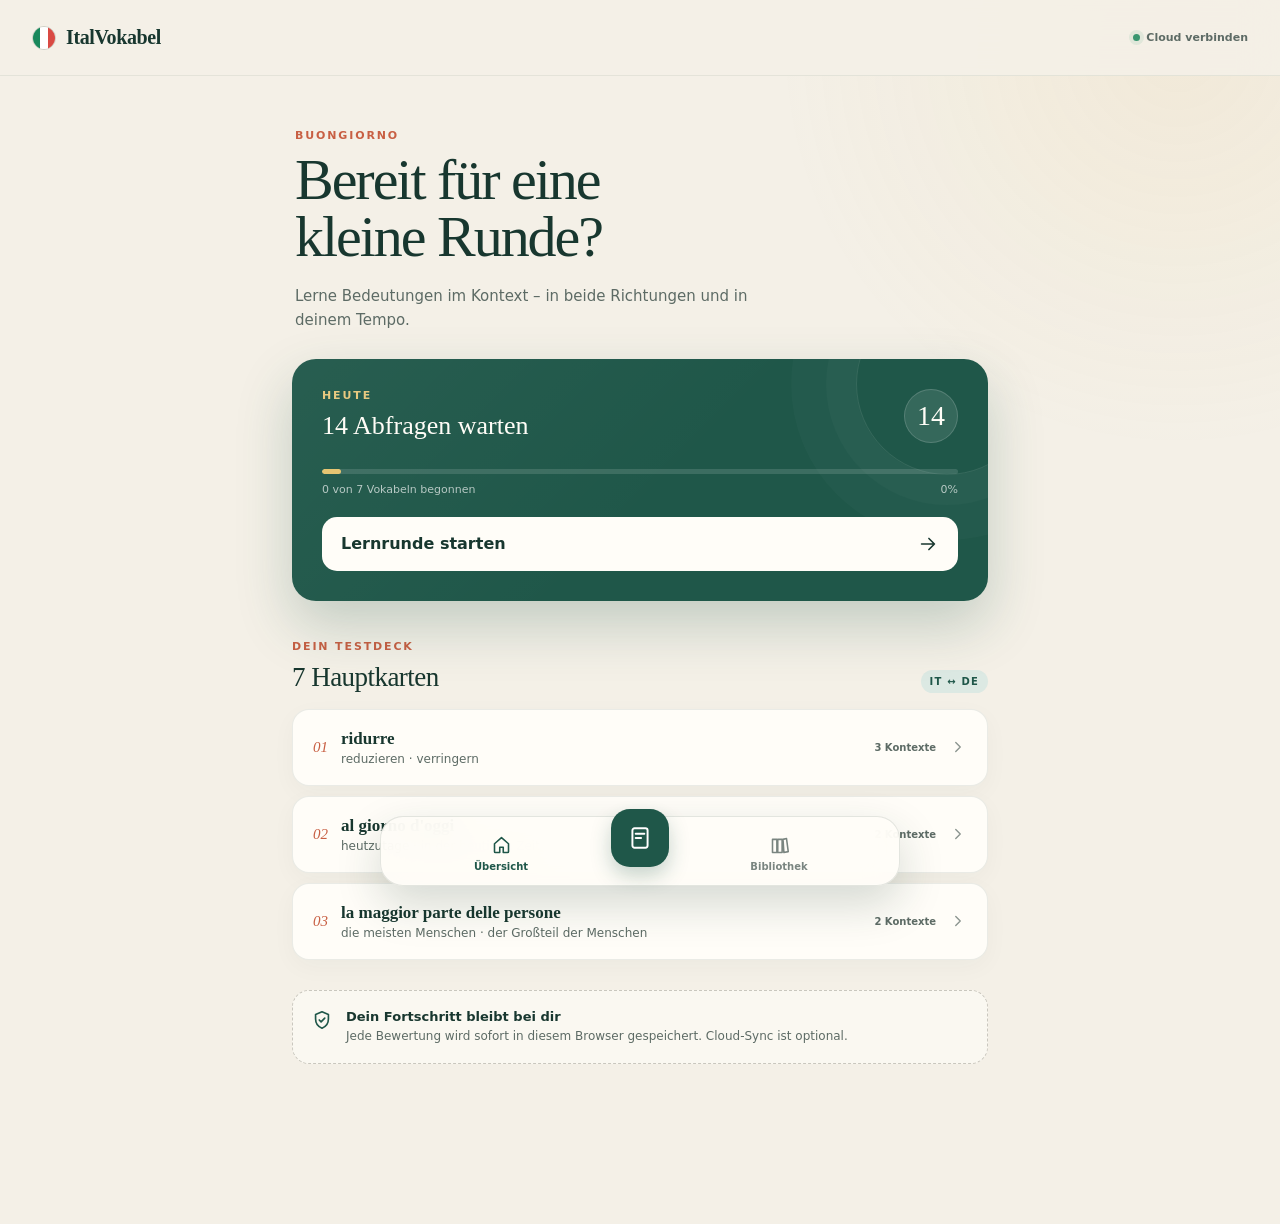
==== index.html @ e834d1e0 "Deploy ItalVokabel MVP" ====
<!doctype html>
<html lang="de">
  <head>
    <meta charset="UTF-8" />
    <meta name="viewport" content="width=device-width, initial-scale=1.0, viewport-fit=cover" />
    <meta name="theme-color" content="#f5f1e8" />
    <meta
      name="description"
      content="Mobile Vokabelkarten für Italienisch und Deutsch"
    />
    <title>ItalVokabel</title>
    <script type="module" crossorigin src="./assets/index-DmPD-YcS.js"></script>
    <link rel="stylesheet" crossorigin href="./assets/index-CD5fBj48.css">
  </head>
  <body>
    <div id="root"></div>
  </body>
</html>
---- assets/index-CD5fBj48.css ----
:root{color:#18372f;font-synthesis:none;text-rendering:optimizelegibility;--ink:#18372f;--ink-soft:#5d6b65;--green:#1f5749;--green-dark:#163f35;--green-pale:#dce9e3;--paper:#fffdf8;--cream:#f4f0e7;--line:#dcd8ce;--terracotta:#c85f43;--gold:#d4a542;--shadow:0 18px 50px #18372f17;background:#f4f0e7;font-family:Inter,ui-sans-serif,system-ui,-apple-system,BlinkMacSystemFont,Segoe UI,sans-serif}*{box-sizing:border-box}html{background:var(--cream);min-width:320px;min-height:100%}body{background:radial-gradient(circle at 92% 4%, #d4a54217, transparent 25rem), var(--cream);min-width:320px;min-height:100dvh;margin:0}button,input{font:inherit}button,a{-webkit-tap-highlight-color:transparent}button{color:inherit}svg{fill:none;stroke:currentColor;stroke-width:1.8px;stroke-linecap:round;stroke-linejoin:round}.sr-only{clip:rect(0, 0, 0, 0);white-space:nowrap;border:0;width:1px;height:1px;margin:-1px;padding:0;position:absolute;overflow:hidden}.app-shell{width:100%;min-height:100dvh}.app-header{z-index:20;height:68px;padding:env(safe-area-inset-top) 20px 0;background:color-mix(in srgb, var(--cream) 91%, transparent);-webkit-backdrop-filter:blur(18px);backdrop-filter:blur(18px);border-bottom:1px solid #18372f12;justify-content:space-between;align-items:center;display:flex;position:sticky;top:0}.brand{color:var(--ink);letter-spacing:-.4px;cursor:pointer;background:0 0;border:0;align-items:center;gap:10px;padding:5px 0;font-family:Georgia,Times New Roman,serif;font-size:20px;font-weight:700;display:flex}.brand-mark{border:1px solid #18372f2e;border-radius:50%;width:24px;height:24px;display:flex;overflow:hidden}.brand-mark span{flex:1}.brand-mark span:first-child{background:#19885c}.brand-mark span:nth-child(2){background:#fff}.brand-mark span:nth-child(3){background:#d94a43}.save-state{color:var(--ink-soft);align-items:center;gap:6px;font-size:11px;font-weight:650;display:flex}.sync-trigger{cursor:pointer;background:0 0;border:0;width:auto;padding:8px 0 8px 8px}.save-state i{background:#38966f;border-radius:50%;width:7px;height:7px;box-shadow:0 0 0 4px #38966f1a}.save-state.connecting i,.save-state.syncing i{background:var(--gold);animation:1.2s ease-in-out infinite sync-pulse}.save-state.offline i{background:#8b958f}.save-state.error i{background:var(--terracotta)}@keyframes sync-pulse{50%{opacity:.35}}.main-content{padding-bottom:112px}.page{width:min(100%,760px);margin:0 auto;padding:28px 20px 48px}.eyebrow,.section-kicker{color:var(--terracotta);letter-spacing:.17em;margin:0 0 9px;font-size:11px;font-weight:800}.welcome-block{padding:8px 3px 27px}.welcome-block h1,.page-intro h1,.detail-hero h1,.study-finished h1{letter-spacing:-.035em;margin:0;font-family:Georgia,Times New Roman,serif;font-weight:500}.welcome-block h1{max-width:520px;font-size:clamp(38px,11vw,58px);line-height:.99}.welcome-copy{max-width:490px;color:var(--ink-soft);margin:18px 0 0;font-size:15px;line-height:1.6}.today-card{color:#fffdf7;background:linear-gradient(135deg, #ffffff0a, transparent 55%), var(--green);border-radius:24px;padding:24px;position:relative;overflow:hidden;box-shadow:0 24px 55px #1f57493b}.today-card:after{content:"";border:1px solid #ffffff1a;border-radius:50%;width:180px;height:180px;position:absolute;top:-66px;right:-50px;box-shadow:0 0 0 30px #ffffff06,0 0 0 65px #ffffff05}.today-card-top{z-index:1;justify-content:space-between;align-items:flex-start;display:flex;position:relative}.today-card .section-kicker{color:#e8c980}.today-card h2{margin:0;font-family:Georgia,Times New Roman,serif;font-size:26px;font-weight:500}.today-count{background:#ffffff1a;border:1px solid #ffffff29;border-radius:50%;place-items:center;width:54px;height:54px;font-family:Georgia,Times New Roman,serif;font-size:28px;display:grid}.progress-track{background:#ffffff21;border-radius:99px;height:5px;margin-top:26px;overflow:hidden}.progress-track span{border-radius:inherit;background:#e6c572;height:100%;transition:width .4s;display:block}.today-meta{color:#ffffffab;justify-content:space-between;margin:9px 0 21px;font-size:11px;display:flex}.primary-button,.reveal-button{width:100%;min-height:54px;color:var(--ink);cursor:pointer;background:#fffdf8;border:0;border-radius:15px;justify-content:space-between;align-items:center;padding:0 19px;font-weight:800;transition:transform .15s,box-shadow .15s;display:flex}.primary-button:active,.reveal-button:active{transform:scale(.985)}.primary-button svg{width:22px;height:22px}.overview-section{margin-top:39px}.section-heading-row{justify-content:space-between;align-items:end;margin-bottom:16px;display:flex}.section-heading-row h2,.detail-section h2{letter-spacing:-.02em;margin:0;font-family:Georgia,Times New Roman,serif;font-size:27px;font-weight:500}.direction-badge{color:var(--green);letter-spacing:.12em;background:var(--green-pale);border-radius:99px;padding:6px 9px;font-size:10px;font-weight:850}.mini-card-stack,.vocabulary-list,.context-list,.source-list{gap:10px;display:grid}.mini-vocab-card,.vocabulary-row{text-align:left;background:var(--paper);cursor:pointer;border:1px solid #18372f17;border-radius:17px;align-items:center;gap:13px;width:100%;padding:17px 16px;transition:transform .15s,border-color .15s;display:flex;box-shadow:0 7px 25px #18372f09}.mini-vocab-card:active,.vocabulary-row:active{transform:scale(.99)}.word-number,.library-number{color:var(--terracotta);flex:none;font-family:Georgia,Times New Roman,serif;font-size:15px;font-style:italic}.mini-word-content,.library-word{flex:1;gap:3px;min-width:0;display:grid}.mini-word-content strong,.library-word strong{text-overflow:ellipsis;font-family:Georgia,Times New Roman,serif;font-size:17px;font-weight:600;overflow:hidden}.mini-word-content small,.library-word small{color:var(--ink-soft);text-overflow:ellipsis;white-space:nowrap;font-size:12px;overflow:hidden}.context-count{color:var(--ink-soft);font-size:10px;font-weight:700;display:none}.mini-vocab-card>svg,.vocabulary-row>svg{color:#8b958f;flex:none;width:18px;height:18px}.local-note{background:#fffdf891;border:1px dashed #c9c7be;border-radius:17px;align-items:flex-start;gap:13px;margin-top:30px;padding:18px;display:flex}.local-note svg{width:22px;height:22px;color:var(--green);flex:none}.local-note strong{margin-bottom:4px;font-size:13px;display:block}.local-note p{color:var(--ink-soft);margin:0;font-size:12px;line-height:1.45}.bottom-nav{z-index:40;right:14px;bottom:max(14px, env(safe-area-inset-bottom));-webkit-backdrop-filter:blur(18px);backdrop-filter:blur(18px);background:#fffdf8ed;border:1px solid #18372f1f;border-radius:23px;grid-template-columns:1fr 72px 1fr;width:min(100% - 28px,520px);height:70px;margin:0 auto;padding:7px 17px;display:grid;position:fixed;left:14px;box-shadow:0 18px 45px #18372f2e}.bottom-nav button{color:#7a8580;cursor:pointer;background:0 0;border:0;justify-content:center;align-items:center;gap:5px;min-width:0;font-size:10px;font-weight:700;display:flex}.bottom-nav button:not(.study-nav-button){flex-direction:column}.bottom-nav button.active{color:var(--green)}.bottom-nav svg{width:21px;height:21px}.bottom-nav .study-nav-button{color:#fff;background:var(--green);border-radius:19px;place-self:center;width:58px;height:58px;transform:translateY(-15px);box-shadow:0 9px 20px #1f574940}.bottom-nav .study-nav-button svg{width:26px;height:26px}.page-intro{padding:9px 2px 24px}.page-intro h1{font-size:clamp(36px,10vw,52px)}.page-intro>p:last-child{color:var(--ink-soft);margin:10px 0 0;font-size:13px}.search-box{background:var(--paper);border:1px solid #18372f1f;border-radius:15px;align-items:center;gap:11px;height:52px;margin-bottom:21px;padding:0 15px;display:flex}.search-box:focus-within{border-color:var(--green);box-shadow:0 0 0 3px #1f574914}.search-box svg{color:#7d8883;width:20px;height:20px}.search-box input{min-width:0;color:var(--ink);background:0 0;border:0;outline:0;flex:1}.search-box input::placeholder{color:#9aa19d}.vocabulary-row{padding:16px 14px}.row-tags{gap:5px;margin-top:6px;display:flex}.row-tags i{color:var(--ink-soft);background:#eeece5;border-radius:99px;padding:4px 7px;font-size:9px;font-style:normal;font-weight:700}.status-dot{background:#dadbd7;border-radius:50%;flex:none;width:9px;height:9px}.status-dot.started{background:#3e9b75;box-shadow:0 0 0 4px #3e9b751c}.empty-search{color:var(--ink-soft);text-align:center;padding:48px 20px}.cloud-settings{background:var(--paper);box-shadow:var(--shadow);border:1px solid #18372f1a;border-radius:19px;flex-direction:column;gap:18px;margin-top:34px;padding:20px;display:flex}.cloud-settings h2{margin:0;font-family:Georgia,Times New Roman,serif;font-size:22px;font-weight:500}.cloud-settings p:not(.section-kicker){color:var(--ink-soft);margin:7px 0 0;font-size:12px;line-height:1.5}.sync-error{color:#9a5445;margin-top:8px;font-size:11px;line-height:1.45;display:block}.secondary-button{min-height:44px;color:var(--green);background:var(--green-pale);cursor:pointer;border:0;border-radius:12px;padding:10px 15px;font-size:12px;font-weight:800}@media (width>=560px){.cloud-settings{flex-direction:row;justify-content:space-between;align-items:center}.cloud-settings .secondary-button{flex:none}}.text-button{color:var(--green);cursor:pointer;background:0 0;border:0;margin:18px auto 0;padding:10px;font-size:12px;font-weight:750;display:block}.danger-text{color:#9a5445;margin-top:34px}.back-button{color:var(--green);cursor:pointer;background:0 0;border:0;align-items:center;gap:4px;margin:0 0 22px -7px;padding:7px;font-size:12px;font-weight:750;display:inline-flex}.back-button svg{width:19px;height:19px}.detail-hero{background:var(--paper);box-shadow:var(--shadow);border:1px solid #18372f1a;border-radius:24px;padding:26px 24px 29px}.detail-type-row{justify-content:space-between;margin-bottom:17px;display:flex}.detail-type-row span{color:var(--terracotta);letter-spacing:.08em;text-transform:uppercase;font-size:10px;font-weight:800}.detail-hero h1{overflow-wrap:anywhere;font-size:clamp(34px,9vw,52px);line-height:1.04}.translation-pills{flex-wrap:wrap;gap:7px;margin-top:18px;display:flex}.translation-pills span{color:var(--green-dark);background:var(--green-pale);border-radius:99px;padding:7px 10px;font-size:12px;font-weight:700}.grammar-label{color:var(--ink-soft);margin:19px 0 0;font-size:12px;font-weight:700}.detail-note,.section-description{color:var(--ink-soft);font-size:13px;line-height:1.6}.detail-note{border-top:1px solid var(--line);margin:12px 0 0;padding-top:14px}.detail-section{margin-top:38px}.section-description{margin:9px 0 18px}.context-card{background:var(--paper);border:1px solid #18372f1a;border-radius:18px;padding:19px}.context-card-head{align-items:center;gap:10px;margin-bottom:13px;display:flex}.context-card-head span{color:var(--terracotta);font-family:Georgia,Times New Roman,serif;font-size:12px;font-style:italic}.context-card-head strong{letter-spacing:.05em;text-transform:uppercase;font-size:11px}.context-card p{margin:0;font-family:Georgia,Times New Roman,serif;font-size:16px;line-height:1.45}.context-card p+p{color:var(--ink-soft);border-top:1px solid var(--line);margin-top:9px;padding-top:9px;font-family:inherit;font-size:13px}.context-card p strong,.flashcard strong{color:var(--terracotta);font-weight:700}.verb-facts{gap:8px;margin:17px 0;display:grid}.verb-facts>div{background:var(--green-pale);border-radius:14px;gap:4px;padding:14px 16px;display:grid}.verb-facts span{color:var(--ink-soft);letter-spacing:.08em;text-transform:uppercase;font-size:10px;font-weight:750}.verb-facts strong{font-size:13px;line-height:1.45}.conjugation-block{background:var(--paper);border:1px solid #18372f1a;border-radius:17px;margin-top:12px;padding:18px}.conjugation-block h3{margin:0 0 13px;font-family:Georgia,Times New Roman,serif;font-size:18px;font-weight:600}.conjugation-grid{background:var(--line);border:1px solid var(--line);border-radius:10px;grid-template-columns:1fr 1fr;gap:1px;display:grid;overflow:hidden}.conjugation-grid div{background:#fffefa;gap:3px;padding:10px 11px;display:grid}.conjugation-grid span{color:var(--ink-soft);text-transform:uppercase;font-size:9px}.conjugation-grid strong{overflow-wrap:anywhere;font-size:12px;font-weight:750}.source-list a{color:inherit;background:var(--paper);border:1px solid #18372f1a;border-radius:14px;justify-content:space-between;align-items:center;padding:14px 15px;text-decoration:none;display:flex}.source-list a span{gap:3px;display:grid}.source-list a strong{font-size:13px}.source-list a small{color:var(--ink-soft);font-size:10px}.source-list svg{width:18px;height:18px;color:var(--green)}.study-main,.study-page{min-height:100dvh}.study-page{background:radial-gradient(circle at 50% 15%, #ffffffd1, transparent 24rem), var(--cream);grid-template-rows:auto 1fr auto;display:grid}.study-header{width:min(100%,760px);padding:max(14px, env(safe-area-inset-top)) 18px 12px;grid-template-columns:42px 1fr 42px;align-items:center;gap:12px;margin:0 auto;display:grid}.study-header button{cursor:pointer;background:#ffffff80;border:1px solid #18372f1a;border-radius:50%;place-items:center;width:40px;height:40px;display:grid}.study-header svg{width:19px;height:19px}.study-progress-wrap{align-items:center;gap:9px;display:flex}.study-progress{background:#dcdad1;border-radius:99px;flex:1;height:5px;overflow:hidden}.study-progress span{background:var(--green);border-radius:inherit;height:100%;transition:width .25s;display:block}.study-progress-wrap small,.queue-count{color:var(--ink-soft);font-size:10px;font-weight:750}.queue-count{background:var(--green-pale);border-radius:50%;justify-self:end;place-items:center;width:34px;height:34px;display:grid}.study-body{flex-direction:column;justify-content:center;width:min(100%,680px);margin:0 auto;padding:15px 18px 22px;display:flex}.direction-label{color:var(--green);letter-spacing:.09em;text-transform:uppercase;background:var(--green-pale);border-radius:99px;align-self:center;margin-bottom:12px;padding:6px 10px;font-size:9px;font-weight:850}.flashcard{background:var(--paper);border:1px solid #18372f1c;border-radius:26px;min-height:395px;padding:20px 21px 24px;box-shadow:0 28px 70px #18372f1f}.flashcard-topline{color:var(--ink-soft);letter-spacing:.08em;text-transform:uppercase;justify-content:space-between;font-size:9px;font-weight:800;display:flex}.question-block{text-align:center;align-content:center;min-height:310px;display:grid}.revealed .question-block{min-height:205px;padding-top:20px}.prompt-label{color:var(--ink-soft);margin:0 0 18px;font-size:11px;font-weight:700}.question-block h1{overflow-wrap:anywhere;letter-spacing:-.03em;max-width:600px;margin:0 auto;font-family:Georgia,Times New Roman,serif;font-size:clamp(31px,9vw,48px);font-weight:500;line-height:1.08}.context-sentence{max-width:500px;color:var(--ink-soft);margin:27px auto 0;font-family:Georgia,Times New Roman,serif;font-size:16px;line-height:1.5}.sentence-reveal-button{width:auto;min-height:44px;color:var(--green);box-shadow:none;background:#edf2ee;border:1px solid #1f57492e;border-radius:99px;margin:24px auto 0;padding:10px 17px;font-size:12px;font-weight:800}.sentence-reveal-button:active{transform:scale(.98)}.answer-sentence-button{margin-top:13px}.answer-block{text-align:center;padding:0 2px;animation:.22s ease-out reveal-answer}@keyframes reveal-answer{0%{opacity:0;transform:translateY(6px)}to{opacity:1;transform:translateY(0)}}.answer-divider{color:#9a8c78;letter-spacing:.14em;align-items:center;gap:9px;font-size:8px;font-weight:850;display:flex}.answer-divider i{background:var(--line);flex:1;height:1px}.answer-block h2{color:var(--green);margin:19px 0 8px;font-family:Georgia,Times New Roman,serif;font-size:clamp(23px,7vw,34px);font-weight:500;line-height:1.15}.answer-block>p{color:var(--ink-soft);margin:0;font-size:13px;line-height:1.55}.answer-note{flex-wrap:wrap;justify-content:center;gap:6px;margin-top:16px;display:flex}.answer-note span,.answer-note small{color:var(--ink-soft);background:#eeece5;border-radius:99px;padding:5px 8px;font-size:9px;font-weight:700}.study-actions{width:min(100%,680px);padding:10px 18px max(18px, env(safe-area-inset-bottom));background:linear-gradient(to top, var(--cream) 74%, transparent);margin:0 auto}.reveal-button{color:#fff;background:var(--green);justify-content:center;box-shadow:0 12px 30px #1f574933}.study-actions>p{color:var(--ink-soft);text-align:center;margin:0 0 9px;font-size:10px;font-weight:750}.rating-grid{grid-template-columns:repeat(4,1fr);gap:6px;display:grid}.rating-button{background:var(--paper);cursor:pointer;border:1px solid #18372f1c;border-radius:13px;place-content:center;gap:3px;min-width:0;min-height:58px;padding:7px 2px;display:grid}.rating-button strong{color:var(--ink);font-size:11px}.rating-button small{color:var(--ink-soft);font-size:8px}.rating-button.again{border-bottom:3px solid #c75c4c}.rating-button.hard{border-bottom:3px solid #d79a42}.rating-button.good{border-bottom:3px solid #4d9477}.rating-button.easy{border-bottom:3px solid #31725e}.study-finished{text-align:center;flex-direction:column;justify-content:center;width:min(100%,560px);min-height:100dvh;margin:0 auto;padding:35px 22px;display:flex}.finish-mark{color:#fff;background:var(--green);width:74px;height:74px;box-shadow:0 0 0 12px var(--green-pale);border-radius:50%;align-self:center;place-items:center;margin-bottom:24px;font-size:33px;display:grid}.study-finished h1{font-size:clamp(39px,11vw,55px)}.study-finished>p:not(.eyebrow){color:var(--ink-soft);line-height:1.55}.finish-stats{grid-template-columns:repeat(3,1fr);gap:8px;margin:23px 0;display:grid}.finish-stats div{background:var(--paper);border:1px solid #18372f1a;border-radius:15px;gap:6px;padding:17px 5px;display:grid}.finish-stats strong{font-family:Georgia,Times New Roman,serif;font-size:25px}.finish-stats span{color:var(--ink-soft);font-size:9px}.study-finished .primary-button{color:#fff;background:var(--green)}@media (width>=540px){.app-header,.page{padding-left:32px;padding-right:32px}.context-count{display:block}.verb-facts,.conjugation-grid{grid-template-columns:repeat(3,1fr)}.flashcard{min-height:440px;padding:25px 30px 30px}.question-block{min-height:350px}.revealed .question-block{min-height:230px}.rating-grid{gap:9px}.rating-button strong{font-size:12px}}@media (width>=850px){.app-header{height:76px}.home-page{padding-top:45px}.today-card{padding:30px}.mini-vocab-card,.vocabulary-row{padding:19px 20px}}@media (prefers-reduced-motion:reduce){*,:before,:after{scroll-behavior:auto!important;transition-duration:.01ms!important;animation-duration:.01ms!important;animation-iteration-count:1!important}}
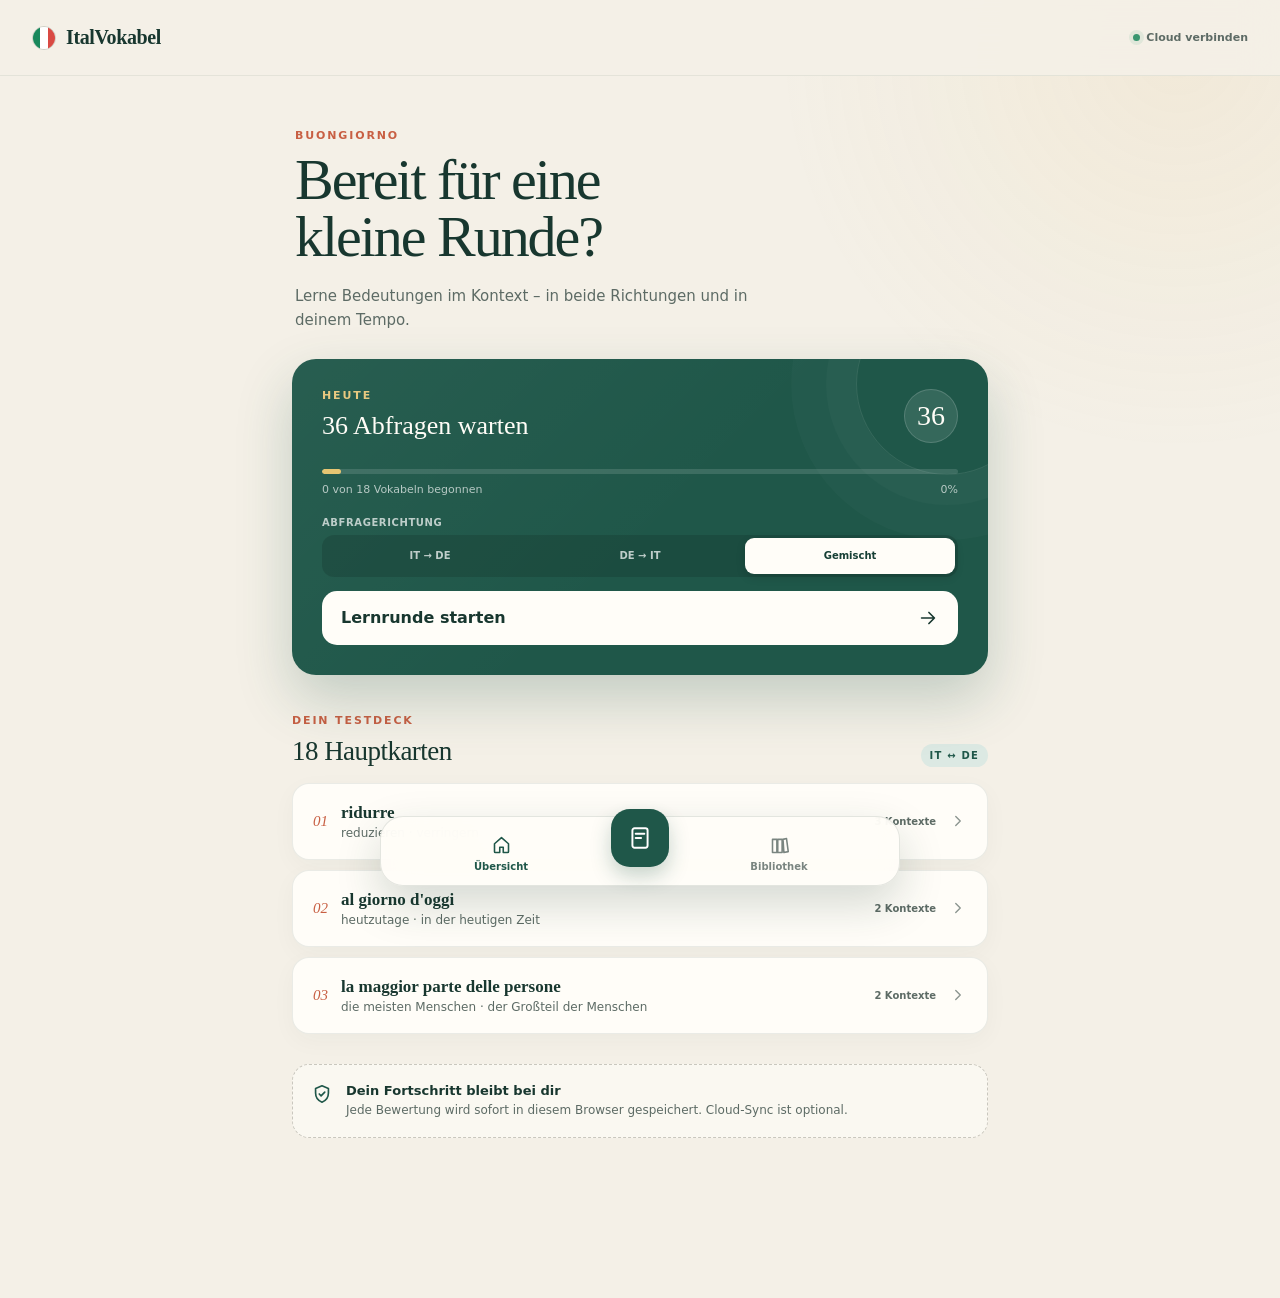
==== commit 6d373c95: "Deploy vocabulary and study flow update" ====
--- a/index.html
+++ b/index.html
@@ -9,8 +9,8 @@
       content="Mobile Vokabelkarten für Italienisch und Deutsch"
     />
     <title>ItalVokabel</title>
-    <script type="module" crossorigin src="./assets/index-DmPD-YcS.js"></script>
-    <link rel="stylesheet" crossorigin href="./assets/index-CD5fBj48.css">
+    <script type="module" crossorigin src="./assets/index-CAElTubS.js"></script>
+    <link rel="stylesheet" crossorigin href="./assets/index-NwXAKbFI.css">
   </head>
   <body>
     <div id="root"></div>
--- a/assets/index-NwXAKbFI.css
+++ b/assets/index-NwXAKbFI.css
@@ -0,0 +1 @@
+:root{color:#18372f;font-synthesis:none;text-rendering:optimizelegibility;--ink:#18372f;--ink-soft:#5d6b65;--green:#1f5749;--green-dark:#163f35;--green-pale:#dce9e3;--paper:#fffdf8;--cream:#f4f0e7;--line:#dcd8ce;--terracotta:#c85f43;--gold:#d4a542;--shadow:0 18px 50px #18372f17;background:#f4f0e7;font-family:Inter,ui-sans-serif,system-ui,-apple-system,BlinkMacSystemFont,Segoe UI,sans-serif}*{box-sizing:border-box}html{background:var(--cream);min-width:320px;min-height:100%}body{background:radial-gradient(circle at 92% 4%, #d4a54217, transparent 25rem), var(--cream);min-width:320px;min-height:100dvh;margin:0}button,input{font:inherit}button,a{-webkit-tap-highlight-color:transparent}button{color:inherit}svg{fill:none;stroke:currentColor;stroke-width:1.8px;stroke-linecap:round;stroke-linejoin:round}.sr-only{clip:rect(0, 0, 0, 0);white-space:nowrap;border:0;width:1px;height:1px;margin:-1px;padding:0;position:absolute;overflow:hidden}.app-shell{width:100%;min-height:100dvh}.app-header{z-index:20;height:68px;padding:env(safe-area-inset-top) 20px 0;background:color-mix(in srgb, var(--cream) 91%, transparent);-webkit-backdrop-filter:blur(18px);backdrop-filter:blur(18px);border-bottom:1px solid #18372f12;justify-content:space-between;align-items:center;display:flex;position:sticky;top:0}.brand{color:var(--ink);letter-spacing:-.4px;cursor:pointer;background:0 0;border:0;align-items:center;gap:10px;padding:5px 0;font-family:Georgia,Times New Roman,serif;font-size:20px;font-weight:700;display:flex}.brand-mark{border:1px solid #18372f2e;border-radius:50%;width:24px;height:24px;display:flex;overflow:hidden}.brand-mark span{flex:1}.brand-mark span:first-child{background:#19885c}.brand-mark span:nth-child(2){background:#fff}.brand-mark span:nth-child(3){background:#d94a43}.save-state{color:var(--ink-soft);align-items:center;gap:6px;font-size:11px;font-weight:650;display:flex}.sync-trigger{cursor:pointer;background:0 0;border:0;width:auto;padding:8px 0 8px 8px}.save-state i{background:#38966f;border-radius:50%;width:7px;height:7px;box-shadow:0 0 0 4px #38966f1a}.save-state.connecting i,.save-state.syncing i{background:var(--gold);animation:1.2s ease-in-out infinite sync-pulse}.save-state.offline i{background:#8b958f}.save-state.error i{background:var(--terracotta)}@keyframes sync-pulse{50%{opacity:.35}}.main-content{padding-bottom:112px}.page{width:min(100%,760px);margin:0 auto;padding:28px 20px 48px}.eyebrow,.section-kicker{color:var(--terracotta);letter-spacing:.17em;margin:0 0 9px;font-size:11px;font-weight:800}.welcome-block{padding:8px 3px 27px}.welcome-block h1,.page-intro h1,.detail-hero h1,.study-finished h1{letter-spacing:-.035em;margin:0;font-family:Georgia,Times New Roman,serif;font-weight:500}.welcome-block h1{max-width:520px;font-size:clamp(38px,11vw,58px);line-height:.99}.welcome-copy{max-width:490px;color:var(--ink-soft);margin:18px 0 0;font-size:15px;line-height:1.6}.today-card{color:#fffdf7;background:linear-gradient(135deg, #ffffff0a, transparent 55%), var(--green);border-radius:24px;padding:24px;position:relative;overflow:hidden;box-shadow:0 24px 55px #1f57493b}.today-card:after{content:"";border:1px solid #ffffff1a;border-radius:50%;width:180px;height:180px;position:absolute;top:-66px;right:-50px;box-shadow:0 0 0 30px #ffffff06,0 0 0 65px #ffffff05}.today-card-top{z-index:1;justify-content:space-between;align-items:flex-start;display:flex;position:relative}.today-card .section-kicker{color:#e8c980}.today-card h2{margin:0;font-family:Georgia,Times New Roman,serif;font-size:26px;font-weight:500}.today-count{background:#ffffff1a;border:1px solid #ffffff29;border-radius:50%;place-items:center;width:54px;height:54px;font-family:Georgia,Times New Roman,serif;font-size:28px;display:grid}.progress-track{background:#ffffff21;border-radius:99px;height:5px;margin-top:26px;overflow:hidden}.progress-track span{border-radius:inherit;background:#e6c572;height:100%;transition:width .4s;display:block}.today-meta{color:#ffffffab;justify-content:space-between;margin:9px 0 21px;font-size:11px;display:flex}.study-mode-selector{z-index:1;border:0;margin:0 0 14px;padding:0;position:relative}.study-mode-selector legend{color:#ffffffb3;letter-spacing:.06em;text-transform:uppercase;margin-bottom:7px;padding:0;font-size:10px;font-weight:750}.study-mode-selector>div{background:#00000021;border-radius:12px;grid-template-columns:repeat(3,1fr);padding:3px;display:grid}.study-mode-selector button{color:#ffffffb8;cursor:pointer;background:0 0;border:0;border-radius:9px;min-height:36px;padding:5px 7px;font-size:10px;font-weight:800}.study-mode-selector button.active{color:var(--green-dark);background:#fffdf8;box-shadow:0 3px 10px #00000024}.primary-button,.reveal-button{width:100%;min-height:54px;color:var(--ink);cursor:pointer;background:#fffdf8;border:0;border-radius:15px;justify-content:space-between;align-items:center;padding:0 19px;font-weight:800;transition:transform .15s,box-shadow .15s;display:flex}.primary-button:active,.reveal-button:active{transform:scale(.985)}.primary-button svg{width:22px;height:22px}.overview-section{margin-top:39px}.section-heading-row{justify-content:space-between;align-items:end;margin-bottom:16px;display:flex}.section-heading-row h2,.detail-section h2{letter-spacing:-.02em;margin:0;font-family:Georgia,Times New Roman,serif;font-size:27px;font-weight:500}.direction-badge{color:var(--green);letter-spacing:.12em;background:var(--green-pale);border-radius:99px;padding:6px 9px;font-size:10px;font-weight:850}.mini-card-stack,.vocabulary-list,.context-list,.source-list{gap:10px;display:grid}.mini-vocab-card,.vocabulary-row{text-align:left;background:var(--paper);cursor:pointer;border:1px solid #18372f17;border-radius:17px;align-items:center;gap:13px;width:100%;padding:17px 16px;transition:transform .15s,border-color .15s;display:flex;box-shadow:0 7px 25px #18372f09}.mini-vocab-card:active,.vocabulary-row:active{transform:scale(.99)}.word-number,.library-number{color:var(--terracotta);flex:none;font-family:Georgia,Times New Roman,serif;font-size:15px;font-style:italic}.mini-word-content,.library-word{flex:1;gap:3px;min-width:0;display:grid}.mini-word-content strong,.library-word strong{text-overflow:ellipsis;font-family:Georgia,Times New Roman,serif;font-size:17px;font-weight:600;overflow:hidden}.mini-word-content small,.library-word small{color:var(--ink-soft);text-overflow:ellipsis;white-space:nowrap;font-size:12px;overflow:hidden}.context-count{color:var(--ink-soft);font-size:10px;font-weight:700;display:none}.mini-vocab-card>svg,.vocabulary-row>svg{color:#8b958f;flex:none;width:18px;height:18px}.local-note{background:#fffdf891;border:1px dashed #c9c7be;border-radius:17px;align-items:flex-start;gap:13px;margin-top:30px;padding:18px;display:flex}.local-note svg{width:22px;height:22px;color:var(--green);flex:none}.local-note strong{margin-bottom:4px;font-size:13px;display:block}.local-note p{color:var(--ink-soft);margin:0;font-size:12px;line-height:1.45}.bottom-nav{z-index:40;right:14px;bottom:max(14px, env(safe-area-inset-bottom));-webkit-backdrop-filter:blur(18px);backdrop-filter:blur(18px);background:#fffdf8ed;border:1px solid #18372f1f;border-radius:23px;grid-template-columns:1fr 72px 1fr;width:min(100% - 28px,520px);height:70px;margin:0 auto;padding:7px 17px;display:grid;position:fixed;left:14px;box-shadow:0 18px 45px #18372f2e}.bottom-nav button{color:#7a8580;cursor:pointer;background:0 0;border:0;justify-content:center;align-items:center;gap:5px;min-width:0;font-size:10px;font-weight:700;display:flex}.bottom-nav button:not(.study-nav-button){flex-direction:column}.bottom-nav button.active{color:var(--green)}.bottom-nav svg{width:21px;height:21px}.bottom-nav .study-nav-button{color:#fff;background:var(--green);border-radius:19px;place-self:center;width:58px;height:58px;transform:translateY(-15px);box-shadow:0 9px 20px #1f574940}.bottom-nav .study-nav-button svg{width:26px;height:26px}.page-intro{padding:9px 2px 24px}.page-intro h1{font-size:clamp(36px,10vw,52px)}.page-intro>p:last-child{color:var(--ink-soft);margin:10px 0 0;font-size:13px}.search-box{background:var(--paper);border:1px solid #18372f1f;border-radius:15px;align-items:center;gap:11px;height:52px;margin-bottom:21px;padding:0 15px;display:flex}.search-box:focus-within{border-color:var(--green);box-shadow:0 0 0 3px #1f574914}.search-box svg{color:#7d8883;width:20px;height:20px}.search-box input{min-width:0;color:var(--ink);background:0 0;border:0;outline:0;flex:1}.search-box input::placeholder{color:#9aa19d}.vocabulary-row{padding:16px 14px}.row-tags{gap:5px;margin-top:6px;display:flex}.row-tags i{color:var(--ink-soft);background:#eeece5;border-radius:99px;padding:4px 7px;font-size:9px;font-style:normal;font-weight:700}.status-dot{background:#dadbd7;border-radius:50%;flex:none;width:9px;height:9px}.status-dot.started{background:#3e9b75;box-shadow:0 0 0 4px #3e9b751c}.empty-search{color:var(--ink-soft);text-align:center;padding:48px 20px}.cloud-settings{background:var(--paper);box-shadow:var(--shadow);border:1px solid #18372f1a;border-radius:19px;flex-direction:column;gap:18px;margin-top:34px;padding:20px;display:flex}.cloud-settings h2{margin:0;font-family:Georgia,Times New Roman,serif;font-size:22px;font-weight:500}.cloud-settings p:not(.section-kicker){color:var(--ink-soft);margin:7px 0 0;font-size:12px;line-height:1.5}.sync-error{color:#9a5445;margin-top:8px;font-size:11px;line-height:1.45;display:block}.secondary-button{min-height:44px;color:var(--green);background:var(--green-pale);cursor:pointer;border:0;border-radius:12px;padding:10px 15px;font-size:12px;font-weight:800}@media (width>=560px){.cloud-settings{flex-direction:row;justify-content:space-between;align-items:center}.cloud-settings .secondary-button{flex:none}}.text-button{color:var(--green);cursor:pointer;background:0 0;border:0;margin:18px auto 0;padding:10px;font-size:12px;font-weight:750;display:block}.danger-text{color:#9a5445;margin-top:34px}.back-button{color:var(--green);cursor:pointer;background:0 0;border:0;align-items:center;gap:4px;margin:0 0 22px -7px;padding:7px;font-size:12px;font-weight:750;display:inline-flex}.back-button svg{width:19px;height:19px}.detail-hero{background:var(--paper);box-shadow:var(--shadow);border:1px solid #18372f1a;border-radius:24px;padding:26px 24px 29px}.detail-type-row{justify-content:space-between;margin-bottom:17px;display:flex}.detail-type-row span{color:var(--terracotta);letter-spacing:.08em;text-transform:uppercase;font-size:10px;font-weight:800}.detail-hero h1{overflow-wrap:anywhere;font-size:clamp(34px,9vw,52px);line-height:1.04}.translation-pills{flex-wrap:wrap;gap:7px;margin-top:18px;display:flex}.translation-pills span{color:var(--green-dark);background:var(--green-pale);border-radius:99px;padding:7px 10px;font-size:12px;font-weight:700}.grammar-label{color:var(--ink-soft);margin:19px 0 0;font-size:12px;font-weight:700}.detail-note,.section-description{color:var(--ink-soft);font-size:13px;line-height:1.6}.detail-note{border-top:1px solid var(--line);margin:12px 0 0;padding-top:14px}.detail-section{margin-top:38px}.section-description{margin:9px 0 18px}.context-card{background:var(--paper);border:1px solid #18372f1a;border-radius:18px;padding:19px}.context-card-head{align-items:center;gap:10px;margin-bottom:13px;display:flex}.context-card-head span{color:var(--terracotta);font-family:Georgia,Times New Roman,serif;font-size:12px;font-style:italic}.context-card-head strong{letter-spacing:.05em;text-transform:uppercase;font-size:11px}.context-card p{margin:0;font-family:Georgia,Times New Roman,serif;font-size:16px;line-height:1.45}.context-card p+p{color:var(--ink-soft);border-top:1px solid var(--line);margin-top:9px;padding-top:9px;font-family:inherit;font-size:13px}.context-card p strong,.flashcard strong{color:var(--terracotta);font-weight:700}.verb-facts{gap:8px;margin:17px 0;display:grid}.verb-facts>div{background:var(--green-pale);border-radius:14px;gap:4px;padding:14px 16px;display:grid}.verb-facts span{color:var(--ink-soft);letter-spacing:.08em;text-transform:uppercase;font-size:10px;font-weight:750}.verb-facts strong{font-size:13px;line-height:1.45}.conjugation-block{background:var(--paper);border:1px solid #18372f1a;border-radius:17px;margin-top:12px;padding:18px}.conjugation-block h3{margin:0 0 13px;font-family:Georgia,Times New Roman,serif;font-size:18px;font-weight:600}.conjugation-grid{background:var(--line);border:1px solid var(--line);border-radius:10px;grid-template-columns:1fr 1fr;gap:1px;display:grid;overflow:hidden}.conjugation-grid div{background:#fffefa;gap:3px;padding:10px 11px;display:grid}.conjugation-grid span{color:var(--ink-soft);text-transform:uppercase;font-size:9px}.conjugation-grid strong{overflow-wrap:anywhere;font-size:12px;font-weight:750}.source-list a{color:inherit;background:var(--paper);border:1px solid #18372f1a;border-radius:14px;justify-content:space-between;align-items:center;padding:14px 15px;text-decoration:none;display:flex}.source-list a span{gap:3px;display:grid}.source-list a strong{font-size:13px}.source-list a small{color:var(--ink-soft);font-size:10px}.source-list svg{width:18px;height:18px;color:var(--green)}.study-main,.study-page{min-height:100dvh}.study-page{background:radial-gradient(circle at 50% 15%, #ffffffd1, transparent 24rem), var(--cream);grid-template-rows:auto 1fr auto;display:grid}.study-header{width:min(100%,760px);padding:max(14px, env(safe-area-inset-top)) 18px 12px;grid-template-columns:42px 1fr 42px;align-items:center;gap:12px;margin:0 auto;display:grid}.study-header button{cursor:pointer;background:#ffffff80;border:1px solid #18372f1a;border-radius:50%;place-items:center;width:40px;height:40px;display:grid}.study-header svg{width:19px;height:19px}.study-progress-wrap{align-items:center;gap:9px;display:flex}.study-progress{background:#dcdad1;border-radius:99px;flex:1;height:5px;overflow:hidden}.study-progress span{background:var(--green);border-radius:inherit;height:100%;transition:width .25s;display:block}.study-progress-wrap small,.queue-count{color:var(--ink-soft);font-size:10px;font-weight:750}.queue-count{background:var(--green-pale);border-radius:50%;justify-self:end;place-items:center;width:34px;height:34px;display:grid}.study-body{flex-direction:column;justify-content:center;width:min(100%,680px);margin:0 auto;padding:15px 18px 22px;display:flex}.direction-label{color:var(--green);letter-spacing:.09em;text-transform:uppercase;background:var(--green-pale);border-radius:99px;align-self:center;margin-bottom:12px;padding:6px 10px;font-size:9px;font-weight:850}.flashcard{background:var(--paper);border:1px solid #18372f1c;border-radius:26px;min-height:395px;padding:20px 21px 24px;box-shadow:0 28px 70px #18372f1f}.flashcard-topline{color:var(--ink-soft);letter-spacing:.08em;text-transform:uppercase;justify-content:space-between;font-size:9px;font-weight:800;display:flex}.question-block{text-align:center;align-content:center;min-height:310px;display:grid}.revealed .question-block{min-height:205px;padding-top:20px}.prompt-label{color:var(--ink-soft);margin:0 0 18px;font-size:11px;font-weight:700}.question-block h1{overflow-wrap:anywhere;letter-spacing:-.03em;max-width:600px;margin:0 auto;font-family:Georgia,Times New Roman,serif;font-size:clamp(31px,9vw,48px);font-weight:500;line-height:1.08}.context-sentence{max-width:500px;color:var(--ink-soft);margin:27px auto 0;font-family:Georgia,Times New Roman,serif;font-size:16px;line-height:1.5}.sentence-reveal-button{width:auto;min-height:44px;color:var(--green);box-shadow:none;background:#edf2ee;border:1px solid #1f57492e;border-radius:99px;margin:24px auto 0;padding:10px 17px;font-size:12px;font-weight:800}.sentence-reveal-button:active{transform:scale(.98)}.answer-sentence-button{margin-top:13px}.answer-block{text-align:center;padding:0 2px;animation:.22s ease-out reveal-answer}@keyframes reveal-answer{0%{opacity:0;transform:translateY(6px)}to{opacity:1;transform:translateY(0)}}.answer-divider{color:#9a8c78;letter-spacing:.14em;align-items:center;gap:9px;font-size:8px;font-weight:850;display:flex}.answer-divider i{background:var(--line);flex:1;height:1px}.answer-block h2{color:var(--green);margin:19px 0 8px;font-family:Georgia,Times New Roman,serif;font-size:clamp(23px,7vw,34px);font-weight:500;line-height:1.15}.answer-block>p{color:var(--ink-soft);margin:0;font-size:13px;line-height:1.55}.answer-note{flex-wrap:wrap;justify-content:center;gap:6px;margin-top:16px;display:flex}.answer-note span,.answer-note small{color:var(--ink-soft);background:#eeece5;border-radius:99px;padding:5px 8px;font-size:9px;font-weight:700}.study-actions{width:min(100%,680px);padding:10px 18px max(18px, env(safe-area-inset-bottom));background:linear-gradient(to top, var(--cream) 74%, transparent);margin:0 auto}.reveal-button{color:#fff;background:var(--green);justify-content:center;box-shadow:0 12px 30px #1f574933}.study-actions>p{color:var(--ink-soft);text-align:center;margin:0 0 4px;font-size:10px;font-weight:750}.current-streak{color:var(--ink-soft);text-align:center;margin-bottom:9px;font-size:10px;display:block}.current-streak strong{color:var(--green-dark)}.rating-grid{grid-template-columns:repeat(2,1fr);gap:9px;display:grid}.rating-button{background:var(--paper);cursor:pointer;border:1px solid #18372f1c;border-radius:13px;place-content:center;gap:3px;min-width:0;min-height:58px;padding:7px 2px;display:grid}.rating-button strong{color:var(--ink);font-size:14px}.rating-button.no{border-bottom:3px solid #c75c4c}.rating-button.yes{border-bottom:3px solid #31725e}.study-finished{text-align:center;flex-direction:column;justify-content:center;width:min(100%,560px);min-height:100dvh;margin:0 auto;padding:35px 22px;display:flex}.finish-mark{color:#fff;background:var(--green);width:74px;height:74px;box-shadow:0 0 0 12px var(--green-pale);border-radius:50%;align-self:center;place-items:center;margin-bottom:24px;font-size:33px;display:grid}.study-finished h1{font-size:clamp(39px,11vw,55px)}.study-finished>p:not(.eyebrow){color:var(--ink-soft);line-height:1.55}.finish-stats{grid-template-columns:repeat(3,1fr);gap:8px;margin:23px 0;display:grid}.finish-stats div{background:var(--paper);border:1px solid #18372f1a;border-radius:15px;gap:6px;padding:17px 5px;display:grid}.finish-stats strong{font-family:Georgia,Times New Roman,serif;font-size:25px}.finish-stats span{color:var(--ink-soft);font-size:9px}.study-finished .primary-button{color:#fff;background:var(--green)}@media (width>=540px){.app-header,.page{padding-left:32px;padding-right:32px}.context-count{display:block}.verb-facts,.conjugation-grid{grid-template-columns:repeat(3,1fr)}.flashcard{min-height:440px;padding:25px 30px 30px}.question-block{min-height:350px}.revealed .question-block{min-height:230px}.rating-grid{gap:9px}.rating-button strong{font-size:12px}}@media (width>=850px){.app-header{height:76px}.home-page{padding-top:45px}.today-card{padding:30px}.mini-vocab-card,.vocabulary-row{padding:19px 20px}}@media (prefers-reduced-motion:reduce){*,:before,:after{scroll-behavior:auto!important;transition-duration:.01ms!important;animation-duration:.01ms!important;animation-iteration-count:1!important}}
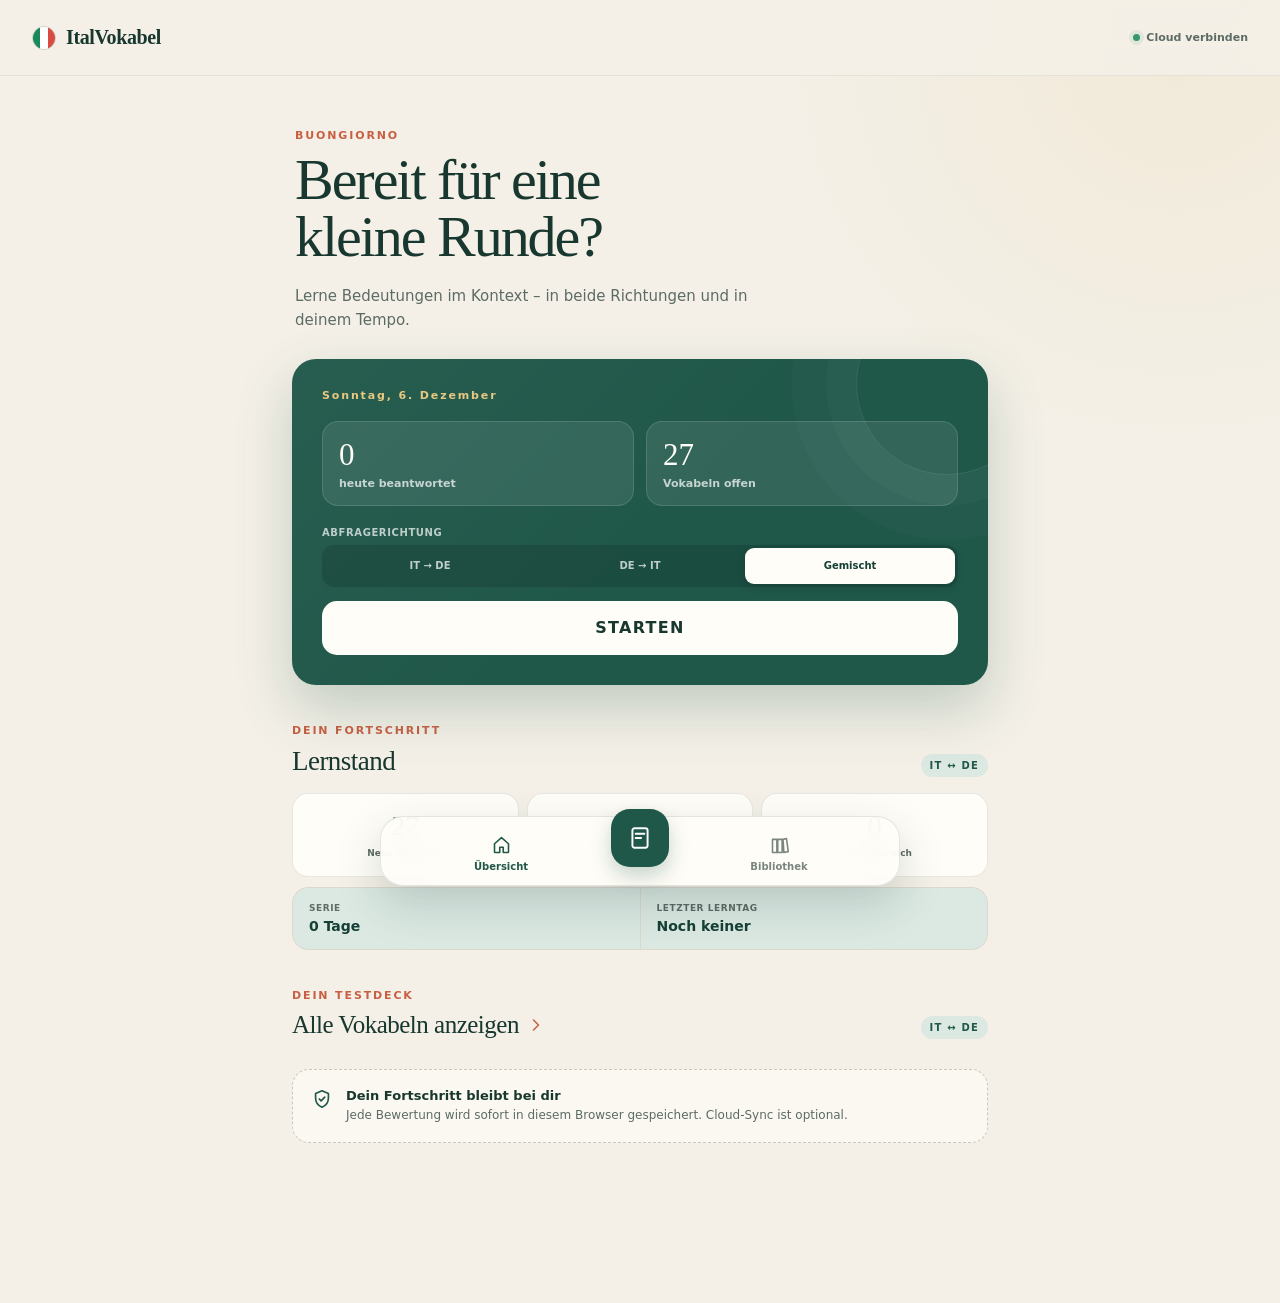
==== commit d2c37215: "Publish vocabulary update" ====
--- a/index.html
+++ b/index.html
@@ -9,8 +9,8 @@
       content="Mobile Vokabelkarten für Italienisch und Deutsch"
     />
     <title>ItalVokabel</title>
-    <script type="module" crossorigin src="./assets/index-CAElTubS.js"></script>
-    <link rel="stylesheet" crossorigin href="./assets/index-NwXAKbFI.css">
+    <script type="module" crossorigin src="./assets/main-D0VhmAgT.js"></script>
+    <link rel="stylesheet" crossorigin href="./assets/main-Dk7KF8bJ.css">
   </head>
   <body>
     <div id="root"></div>
--- a/assets/main-Dk7KF8bJ.css
+++ b/assets/main-Dk7KF8bJ.css
@@ -0,0 +1 @@
+:root{color:#18372f;font-synthesis:none;text-rendering:optimizelegibility;--ink:#18372f;--ink-soft:#5d6b65;--green:#1f5749;--green-dark:#163f35;--green-pale:#dce9e3;--paper:#fffdf8;--cream:#f4f0e7;--line:#dcd8ce;--terracotta:#c85f43;--gold:#d4a542;--shadow:0 18px 50px #18372f17;background:#f4f0e7;font-family:Inter,ui-sans-serif,system-ui,-apple-system,BlinkMacSystemFont,Segoe UI,sans-serif}*{box-sizing:border-box}html{background:var(--cream);min-width:320px;min-height:100%}body{background:radial-gradient(circle at 92% 4%, #d4a54217, transparent 25rem), var(--cream);min-width:320px;min-height:100dvh;margin:0}button,input{font:inherit}button,a{-webkit-tap-highlight-color:transparent}button{color:inherit}svg{fill:none;stroke:currentColor;stroke-width:1.8px;stroke-linecap:round;stroke-linejoin:round}.sr-only{clip:rect(0, 0, 0, 0);white-space:nowrap;border:0;width:1px;height:1px;margin:-1px;padding:0;position:absolute;overflow:hidden}.app-shell{width:100%;min-height:100dvh}.app-header{z-index:20;height:68px;padding:env(safe-area-inset-top) 20px 0;background:color-mix(in srgb, var(--cream) 91%, transparent);-webkit-backdrop-filter:blur(18px);backdrop-filter:blur(18px);border-bottom:1px solid #18372f12;justify-content:space-between;align-items:center;display:flex;position:sticky;top:0}.brand{color:var(--ink);letter-spacing:-.4px;cursor:pointer;background:0 0;border:0;align-items:center;gap:10px;padding:5px 0;font-family:Georgia,Times New Roman,serif;font-size:20px;font-weight:700;display:flex}.brand-mark{border:1px solid #18372f2e;border-radius:50%;width:24px;height:24px;display:flex;overflow:hidden}.brand-mark span{flex:1}.brand-mark span:first-child{background:#19885c}.brand-mark span:nth-child(2){background:#fff}.brand-mark span:nth-child(3){background:#d94a43}.save-state{color:var(--ink-soft);align-items:center;gap:6px;font-size:11px;font-weight:650;display:flex}.sync-trigger{cursor:pointer;background:0 0;border:0;width:auto;padding:8px 0 8px 8px}.save-state i{background:#38966f;border-radius:50%;width:7px;height:7px;box-shadow:0 0 0 4px #38966f1a}.save-state.connecting i,.save-state.syncing i{background:var(--gold);animation:1.2s ease-in-out infinite sync-pulse}.save-state.offline i{background:#8b958f}.save-state.error i{background:var(--terracotta)}@keyframes sync-pulse{50%{opacity:.35}}.main-content{padding-bottom:112px}.page{width:min(100%,760px);margin:0 auto;padding:28px 20px 48px}.eyebrow,.section-kicker{color:var(--terracotta);letter-spacing:.17em;margin:0 0 9px;font-size:11px;font-weight:800}.welcome-block{padding:8px 3px 27px}.welcome-block h1,.page-intro h1,.detail-hero h1,.study-finished h1{letter-spacing:-.035em;margin:0;font-family:Georgia,Times New Roman,serif;font-weight:500}.welcome-block h1{max-width:520px;font-size:clamp(38px,11vw,58px);line-height:.99}.welcome-copy{max-width:490px;color:var(--ink-soft);margin:18px 0 0;font-size:15px;line-height:1.6}.today-card{color:#fffdf7;background:linear-gradient(135deg, #ffffff0a, transparent 55%), var(--green);border-radius:24px;padding:24px;position:relative;overflow:hidden;box-shadow:0 24px 55px #1f57493b}.today-card:after{content:"";border:1px solid #ffffff1a;border-radius:50%;width:180px;height:180px;position:absolute;top:-66px;right:-50px;box-shadow:0 0 0 30px #ffffff06,0 0 0 65px #ffffff05}.today-card>*{z-index:1;position:relative}.today-card-top{z-index:1;justify-content:space-between;align-items:flex-start;display:flex;position:relative}.today-card .section-kicker{color:#e8c980}.today-card h2{margin:0 0 18px;font-family:Georgia,Times New Roman,serif;font-size:26px;font-weight:500}.today-date{margin-bottom:19px}.daily-numbers{grid-template-columns:1fr 1fr;gap:12px;margin-bottom:21px;display:grid}.daily-numbers>div{background:#ffffff17;border:1px solid #ffffff21;border-radius:16px;gap:4px;padding:15px 16px;display:grid}.daily-numbers strong{font-family:Georgia,Times New Roman,serif;font-size:31px;font-weight:500}.daily-numbers span{color:#ffffffb8;font-size:11px;font-weight:800}.round-summary{color:#ffffffc2;margin:-7px 0 21px;font-size:12px;line-height:1.5}.today-count{background:#ffffff1a;border:1px solid #ffffff29;border-radius:50%;place-items:center;width:54px;height:54px;font-family:Georgia,Times New Roman,serif;font-size:28px;display:grid}.progress-track{background:#ffffff21;border-radius:99px;height:5px;margin-top:26px;overflow:hidden}.progress-track span{border-radius:inherit;background:#e6c572;height:100%;transition:width .4s;display:block}.today-meta{color:#ffffffab;justify-content:space-between;margin:9px 0 21px;font-size:11px;display:flex}.study-mode-selector{z-index:1;border:0;margin:0 0 14px;padding:0;position:relative}.study-mode-selector legend{color:#ffffffb3;letter-spacing:.06em;text-transform:uppercase;margin-bottom:7px;padding:0;font-size:10px;font-weight:750}.study-mode-selector>div{background:#00000021;border-radius:12px;grid-template-columns:repeat(3,1fr);padding:3px;display:grid}.study-mode-selector button{color:#ffffffb8;cursor:pointer;background:0 0;border:0;border-radius:9px;min-height:36px;padding:5px 7px;font-size:10px;font-weight:800}.study-mode-selector button.active{color:var(--green-dark);background:#fffdf8;box-shadow:0 3px 10px #00000024}.primary-button,.reveal-button{width:100%;min-height:54px;color:var(--ink);cursor:pointer;background:#fffdf8;border:0;border-radius:15px;justify-content:space-between;align-items:center;padding:0 19px;font-weight:800;transition:transform .15s,box-shadow .15s;display:flex}.primary-button:active,.reveal-button:active{transform:scale(.985)}.primary-button svg{width:22px;height:22px}.today-start-button{text-align:center;letter-spacing:.08em;justify-content:center}.learning-overview{margin-top:39px}.learning-status-grid{grid-template-columns:repeat(3,1fr);gap:8px;display:grid}.learning-status-grid>div{text-align:center;background:var(--paper);border:1px solid #18372f1a;border-radius:16px;gap:6px;min-width:0;padding:16px 10px;display:grid}.learning-status-grid strong{color:var(--green);font-family:Georgia,Times New Roman,serif;font-size:28px;font-weight:500}.learning-status-grid span{color:var(--ink-soft);font-size:9px;font-weight:750;line-height:1.3}.continuity-card{background:var(--line);border:1px solid var(--line);border-radius:16px;grid-template-columns:1fr 1fr;gap:1px;margin-top:10px;display:grid;overflow:hidden}.continuity-card>div{background:var(--green-pale);gap:5px;padding:15px 16px;display:grid}.continuity-card span{color:var(--ink-soft);letter-spacing:.06em;text-transform:uppercase;font-size:9px;font-weight:750}.continuity-card strong{color:var(--green-dark);font-size:14px}.overview-section{margin-top:39px}.section-heading-row{justify-content:space-between;align-items:end;margin-bottom:16px;display:flex}.section-heading-row h2,.detail-section h2{letter-spacing:-.02em;margin:0;font-family:Georgia,Times New Roman,serif;font-size:27px;font-weight:500}.deck-library-button{color:var(--ink);letter-spacing:-.02em;text-align:left;cursor:pointer;background:0 0;border:0;align-items:center;gap:7px;padding:0;font-family:Georgia,Times New Roman,serif;font-size:25px;font-weight:500;display:flex}.deck-library-button svg{width:20px;height:20px;color:var(--terracotta);flex:none}.direction-badge{color:var(--green);letter-spacing:.12em;background:var(--green-pale);border-radius:99px;padding:6px 9px;font-size:10px;font-weight:850}.mini-card-stack,.vocabulary-list,.context-list,.source-list{gap:10px;display:grid}.mini-vocab-card,.vocabulary-row{text-align:left;background:var(--paper);cursor:pointer;border:1px solid #18372f17;border-radius:17px;align-items:center;gap:13px;width:100%;padding:17px 16px;transition:transform .15s,border-color .15s;display:flex;box-shadow:0 7px 25px #18372f09}.mini-vocab-card:active,.vocabulary-row:active{transform:scale(.99)}.word-number,.library-number{color:var(--terracotta);flex:none;font-family:Georgia,Times New Roman,serif;font-size:15px;font-style:italic}.mini-word-content,.library-word{flex:1;gap:3px;min-width:0;display:grid}.mini-word-content strong,.library-word strong{text-overflow:ellipsis;font-family:Georgia,Times New Roman,serif;font-size:17px;font-weight:600;overflow:hidden}.mini-word-content small,.library-word small{color:var(--ink-soft);text-overflow:ellipsis;white-space:nowrap;font-size:12px;overflow:hidden}.context-count{color:var(--ink-soft);font-size:10px;font-weight:700;display:none}.mini-vocab-card>svg,.vocabulary-row>svg{color:#8b958f;flex:none;width:18px;height:18px}.local-note{background:#fffdf891;border:1px dashed #c9c7be;border-radius:17px;align-items:flex-start;gap:13px;margin-top:30px;padding:18px;display:flex}.local-note svg{width:22px;height:22px;color:var(--green);flex:none}.local-note strong{margin-bottom:4px;font-size:13px;display:block}.local-note p{color:var(--ink-soft);margin:0;font-size:12px;line-height:1.45}.bottom-nav{z-index:40;right:14px;bottom:max(14px, env(safe-area-inset-bottom));-webkit-backdrop-filter:blur(18px);backdrop-filter:blur(18px);background:#fffdf8ed;border:1px solid #18372f1f;border-radius:23px;grid-template-columns:1fr 72px 1fr;width:min(100% - 28px,520px);height:70px;margin:0 auto;padding:7px 17px;display:grid;position:fixed;left:14px;box-shadow:0 18px 45px #18372f2e}.bottom-nav button{color:#7a8580;cursor:pointer;background:0 0;border:0;justify-content:center;align-items:center;gap:5px;min-width:0;font-size:10px;font-weight:700;display:flex}.bottom-nav button:not(.study-nav-button){flex-direction:column}.bottom-nav button.active{color:var(--green)}.bottom-nav svg{width:21px;height:21px}.bottom-nav .study-nav-button{color:#fff;background:var(--green);border-radius:19px;place-self:center;width:58px;height:58px;transform:translateY(-15px);box-shadow:0 9px 20px #1f574940}.bottom-nav .study-nav-button svg{width:26px;height:26px}.page-intro{padding:9px 2px 24px}.page-intro h1{font-size:clamp(36px,10vw,52px)}.page-intro>p:last-child{color:var(--ink-soft);margin:10px 0 0;font-size:13px}.search-box{background:var(--paper);border:1px solid #18372f1f;border-radius:15px;align-items:center;gap:11px;height:52px;margin-bottom:21px;padding:0 15px;display:flex}.search-box:focus-within{border-color:var(--green);box-shadow:0 0 0 3px #1f574914}.search-box svg{color:#7d8883;width:20px;height:20px}.search-box input{min-width:0;color:var(--ink);background:0 0;border:0;outline:0;flex:1}.search-box input::placeholder{color:#9aa19d}.library-controls{grid-template-columns:1fr 1fr;gap:9px;margin:-9px 0 21px;display:grid}.library-controls label{gap:6px;min-width:0;display:grid}.library-controls label>span{color:var(--ink-soft);letter-spacing:.06em;text-transform:uppercase;font-size:9px;font-weight:750}.library-controls select{width:100%;min-width:0;height:43px;color:var(--ink);font:inherit;background-color:var(--paper);cursor:pointer;border:1px solid #18372f1f;border-radius:12px;padding:0 32px 0 11px;font-size:11px;font-weight:700}.library-controls select:focus-visible{border-color:var(--green);outline:3px solid #1f57491a}.vocabulary-row{padding:16px 14px}.row-tags{gap:5px;margin-top:6px;display:flex}.row-tags i{color:var(--ink-soft);background:#eeece5;border-radius:99px;padding:4px 7px;font-size:9px;font-style:normal;font-weight:700}.status-dot{background:#dadbd7;border-radius:50%;flex:none;width:9px;height:9px}.status-dot.started{background:#3e9b75;box-shadow:0 0 0 4px #3e9b751c}.empty-search{color:var(--ink-soft);text-align:center;padding:48px 20px}.cloud-settings{background:var(--paper);box-shadow:var(--shadow);border:1px solid #18372f1a;border-radius:19px;flex-direction:column;gap:18px;margin-top:34px;padding:20px;display:flex}.cloud-settings h2{margin:0;font-family:Georgia,Times New Roman,serif;font-size:22px;font-weight:500}.cloud-settings p:not(.section-kicker){color:var(--ink-soft);margin:7px 0 0;font-size:12px;line-height:1.5}.sync-error{color:#9a5445;margin-top:8px;font-size:11px;line-height:1.45;display:block}.secondary-button{min-height:44px;color:var(--green);background:var(--green-pale);cursor:pointer;border:0;border-radius:12px;padding:10px 15px;font-size:12px;font-weight:800}@media (width>=560px){.cloud-settings{flex-direction:row;justify-content:space-between;align-items:center}.cloud-settings .secondary-button{flex:none}}.text-button{color:var(--green);cursor:pointer;background:0 0;border:0;margin:18px auto 0;padding:10px;font-size:12px;font-weight:750;display:block}.danger-text{color:#9a5445;margin-top:34px}.back-button{color:var(--green);cursor:pointer;background:0 0;border:0;align-items:center;gap:4px;margin:0 0 22px -7px;padding:7px;font-size:12px;font-weight:750;display:inline-flex}.back-button svg{width:19px;height:19px}.detail-hero{background:var(--paper);box-shadow:var(--shadow);border:1px solid #18372f1a;border-radius:24px;padding:26px 24px 29px}.detail-type-row{justify-content:space-between;margin-bottom:17px;display:flex}.detail-type-row span{color:var(--terracotta);letter-spacing:.08em;text-transform:uppercase;font-size:10px;font-weight:800}.detail-hero h1{overflow-wrap:anywhere;font-size:clamp(34px,9vw,52px);line-height:1.04}.meaning-options{flex-wrap:wrap;gap:4px 14px;margin-top:18px;display:flex}.detail-kind-history{align-items:center;gap:13px;display:flex}.attempt-history{align-items:center;gap:7px;display:flex}.attempt-history i{background:#d7d8d2;border-radius:50%;flex:none;width:14px;height:14px}.attempt-history i.success{background:#55cf3d}.attempt-history i.failure{background:#e33b32}.meaning-options button{appearance:none;cursor:pointer;color:var(--green-dark);background:0 0;border:0;border-bottom:1px solid #18372f47;padding:6px 1px 4px;font-family:inherit;font-size:12px;font-weight:700}.meaning-options button.selected{color:var(--terracotta);border-bottom-width:2px;border-bottom-color:currentColor}.meaning-options button:focus-visible{outline-offset:2px;outline:3px solid #c45b3e47}.study-meaning-options{justify-content:center;margin:19px 0 11px}.study-meaning-options button{font-size:14px}.italian-verb-facts{text-align:left;grid-template-columns:1fr 1fr;gap:7px;width:100%;max-width:520px;margin:17px auto 0;display:grid}.italian-verb-facts>div{background:var(--green-pale);border-radius:13px;gap:3px;min-width:0;padding:10px 12px;display:grid}.italian-verb-facts .auxiliary-fact{grid-column:1/-1}.italian-verb-facts span{color:var(--ink-soft);letter-spacing:.07em;text-transform:uppercase;font-size:8px;font-weight:750}.italian-verb-facts strong{overflow-wrap:anywhere;color:var(--green-dark);font-size:12px;line-height:1.35}.grammar-label{color:var(--ink-soft);margin:19px 0 0;font-size:12px;font-weight:700}.detail-note,.section-description{color:var(--ink-soft);font-size:13px;line-height:1.6}.detail-note{border-top:1px solid var(--line);margin:12px 0 0;padding-top:14px}.detail-section{margin-top:38px}.section-description{margin:9px 0 18px}.context-card{background:var(--paper);border:1px solid #18372f1a;border-radius:18px;padding:19px}.context-card-head{align-items:center;gap:10px;margin-bottom:13px;display:flex}.context-card-head span{color:var(--terracotta);font-family:Georgia,Times New Roman,serif;font-size:12px;font-style:italic}.context-card-head strong{letter-spacing:.05em;text-transform:uppercase;font-size:11px}.context-card p{margin:0;font-family:Georgia,Times New Roman,serif;font-size:16px;line-height:1.45}.context-card p+p{color:var(--ink-soft);border-top:1px solid var(--line);margin-top:9px;padding-top:9px;font-family:inherit;font-size:13px}.context-card p strong,.flashcard strong{color:var(--terracotta);font-weight:700}.verb-facts{gap:8px;margin:17px 0;display:grid}.verb-facts>div{background:var(--green-pale);border-radius:14px;gap:4px;padding:14px 16px;display:grid}.verb-facts span{color:var(--ink-soft);letter-spacing:.08em;text-transform:uppercase;font-size:10px;font-weight:750}.verb-facts strong{font-size:13px;line-height:1.45}.conjugation-block{background:var(--paper);border:1px solid #18372f1a;border-radius:17px;margin-top:12px;padding:18px}.conjugation-block h3{margin:0 0 13px;font-family:Georgia,Times New Roman,serif;font-size:18px;font-weight:600}.conjugation-grid{background:var(--line);border:1px solid var(--line);border-radius:10px;grid-template-columns:1fr 1fr;gap:1px;display:grid;overflow:hidden}.conjugation-grid div{background:#fffefa;gap:3px;padding:10px 11px;display:grid}.conjugation-grid span{color:var(--ink-soft);text-transform:uppercase;font-size:9px}.conjugation-grid strong{overflow-wrap:anywhere;font-size:12px;font-weight:750}.source-list a{color:inherit;background:var(--paper);border:1px solid #18372f1a;border-radius:14px;justify-content:space-between;align-items:center;padding:14px 15px;text-decoration:none;display:flex}.source-list a span{gap:3px;display:grid}.source-list a strong{font-size:13px}.source-list a small{color:var(--ink-soft);font-size:10px}.source-list svg{width:18px;height:18px;color:var(--green)}.study-main,.study-page{min-height:100dvh}.study-page{background:radial-gradient(circle at 50% 15%, #ffffffd1, transparent 24rem), var(--cream);grid-template-rows:auto 1fr auto;display:grid}.study-header{width:min(100%,760px);padding:max(14px, env(safe-area-inset-top)) 18px 12px;grid-template-columns:42px 1fr 42px;align-items:center;gap:12px;margin:0 auto;display:grid}.study-header button{cursor:pointer;background:#ffffff80;border:1px solid #18372f1a;border-radius:50%;place-items:center;width:40px;height:40px;display:grid}.study-header svg{width:19px;height:19px}.study-progress-wrap{align-items:center;gap:9px;display:flex}.study-progress{background:#dcdad1;border-radius:99px;flex:1;height:5px;overflow:hidden}.study-progress span{background:var(--green);border-radius:inherit;height:100%;transition:width .25s;display:block}.study-progress-wrap small,.queue-count{color:var(--ink-soft);font-size:10px;font-weight:750}.queue-count{background:var(--green-pale);border-radius:50%;justify-self:end;place-items:center;width:34px;height:34px;display:grid}.study-body{flex-direction:column;justify-content:center;width:min(100%,680px);margin:0 auto;padding:15px 18px 22px;display:flex}.direction-label{color:var(--green);letter-spacing:.09em;text-transform:uppercase;background:var(--green-pale);border-radius:99px;align-self:center;margin-bottom:12px;padding:6px 10px;font-size:9px;font-weight:850}.flashcard{background:var(--paper);border:1px solid #18372f1c;border-radius:26px;min-height:395px;padding:20px 21px 24px;box-shadow:0 28px 70px #18372f1f}.flashcard-topline{color:var(--ink-soft);letter-spacing:.08em;text-transform:uppercase;justify-content:space-between;font-size:9px;font-weight:800;display:flex}.flashcard-kind-history{align-items:center;gap:11px;display:flex}.study-attempt-history{gap:5px}.study-attempt-history i{width:10px;height:10px}.question-block{text-align:center;align-content:center;min-height:310px;display:grid}.revealed .question-block{min-height:205px;padding-top:20px}.prompt-label{color:var(--ink-soft);margin:0 0 18px;font-size:11px;font-weight:700}.question-block h1{overflow-wrap:anywhere;letter-spacing:-.03em;max-width:600px;margin:0 auto;font-family:Georgia,Times New Roman,serif;font-size:clamp(31px,9vw,48px);font-weight:500;line-height:1.08}.context-sentence{max-width:500px;color:var(--ink-soft);margin:27px auto 0;font-family:Georgia,Times New Roman,serif;font-size:16px;line-height:1.5}.sentence-reveal-button{width:auto;min-height:44px;color:var(--green);box-shadow:none;background:#edf2ee;border:1px solid #1f57492e;border-radius:99px;margin:24px auto 0;padding:10px 17px;font-size:12px;font-weight:800}.sentence-reveal-button:active{transform:scale(.98)}.answer-sentence-button{margin-top:13px}.answer-block{text-align:center;padding:0 2px;animation:.22s ease-out reveal-answer}@keyframes reveal-answer{0%{opacity:0;transform:translateY(6px)}to{opacity:1;transform:translateY(0)}}.answer-divider{color:#9a8c78;letter-spacing:.14em;align-items:center;gap:9px;font-size:8px;font-weight:850;display:flex}.answer-divider i{background:var(--line);flex:1;height:1px}.answer-block h2{color:var(--green);margin:19px 0 8px;font-family:Georgia,Times New Roman,serif;font-size:clamp(23px,7vw,34px);font-weight:500;line-height:1.15}.answer-block>p{color:var(--ink-soft);margin:0;font-size:13px;line-height:1.55}.answer-note{flex-wrap:wrap;justify-content:center;gap:6px;margin-top:16px;display:flex}.answer-note span,.answer-note small{color:var(--ink-soft);background:#eeece5;border-radius:99px;padding:5px 8px;font-size:9px;font-weight:700}.study-actions{width:min(100%,680px);padding:10px 18px max(18px, env(safe-area-inset-bottom));background:linear-gradient(to top, var(--cream) 74%, transparent);margin:0 auto}.reveal-button{color:#fff;background:var(--green);justify-content:center;box-shadow:0 12px 30px #1f574933}.study-actions>p{color:var(--ink-soft);text-align:center;margin:0 0 4px;font-size:10px;font-weight:750}.current-streak{color:var(--ink-soft);text-align:center;margin-bottom:9px;font-size:10px;display:block}.current-streak strong{color:var(--green-dark)}.rating-grid{grid-template-columns:repeat(2,1fr);gap:9px;display:grid}.rating-button{background:var(--paper);cursor:pointer;border:1px solid #18372f1c;border-radius:13px;place-content:center;gap:3px;min-width:0;min-height:58px;padding:7px 2px;display:grid}.rating-button strong{color:var(--ink);font-size:14px}.rating-button.no{border-bottom:3px solid #c75c4c}.rating-button.yes{border-bottom:3px solid #31725e}.study-finished{text-align:center;flex-direction:column;justify-content:center;width:min(100%,560px);min-height:100dvh;margin:0 auto;padding:35px 22px;display:flex}.finish-mark{color:#fff;background:var(--green);width:74px;height:74px;box-shadow:0 0 0 12px var(--green-pale);border-radius:50%;align-self:center;place-items:center;margin-bottom:24px;font-size:33px;display:grid}.study-finished h1{font-size:clamp(39px,11vw,55px)}.study-finished>p:not(.eyebrow){color:var(--ink-soft);line-height:1.55}.finish-stats{grid-template-columns:repeat(3,1fr);gap:8px;margin:23px 0;display:grid}.finish-stats div{background:var(--paper);border:1px solid #18372f1a;border-radius:15px;gap:6px;padding:17px 5px;display:grid}.finish-stats strong{font-family:Georgia,Times New Roman,serif;font-size:25px}.finish-stats span{color:var(--ink-soft);font-size:9px}.study-finished .primary-button{color:#fff;background:var(--green)}@media (width>=540px){.app-header,.page{padding-left:32px;padding-right:32px}.context-count{display:block}.verb-facts,.conjugation-grid{grid-template-columns:repeat(3,1fr)}.flashcard{min-height:440px;padding:25px 30px 30px}.question-block{min-height:350px}.revealed .question-block{min-height:230px}.rating-grid{gap:9px}.rating-button strong{font-size:12px}}@media (width>=850px){.app-header{height:76px}.home-page{padding-top:45px}.today-card{padding:30px}.mini-vocab-card,.vocabulary-row{padding:19px 20px}}@media (prefers-reduced-motion:reduce){*,:before,:after{scroll-behavior:auto!important;transition-duration:.01ms!important;animation-duration:.01ms!important;animation-iteration-count:1!important}}
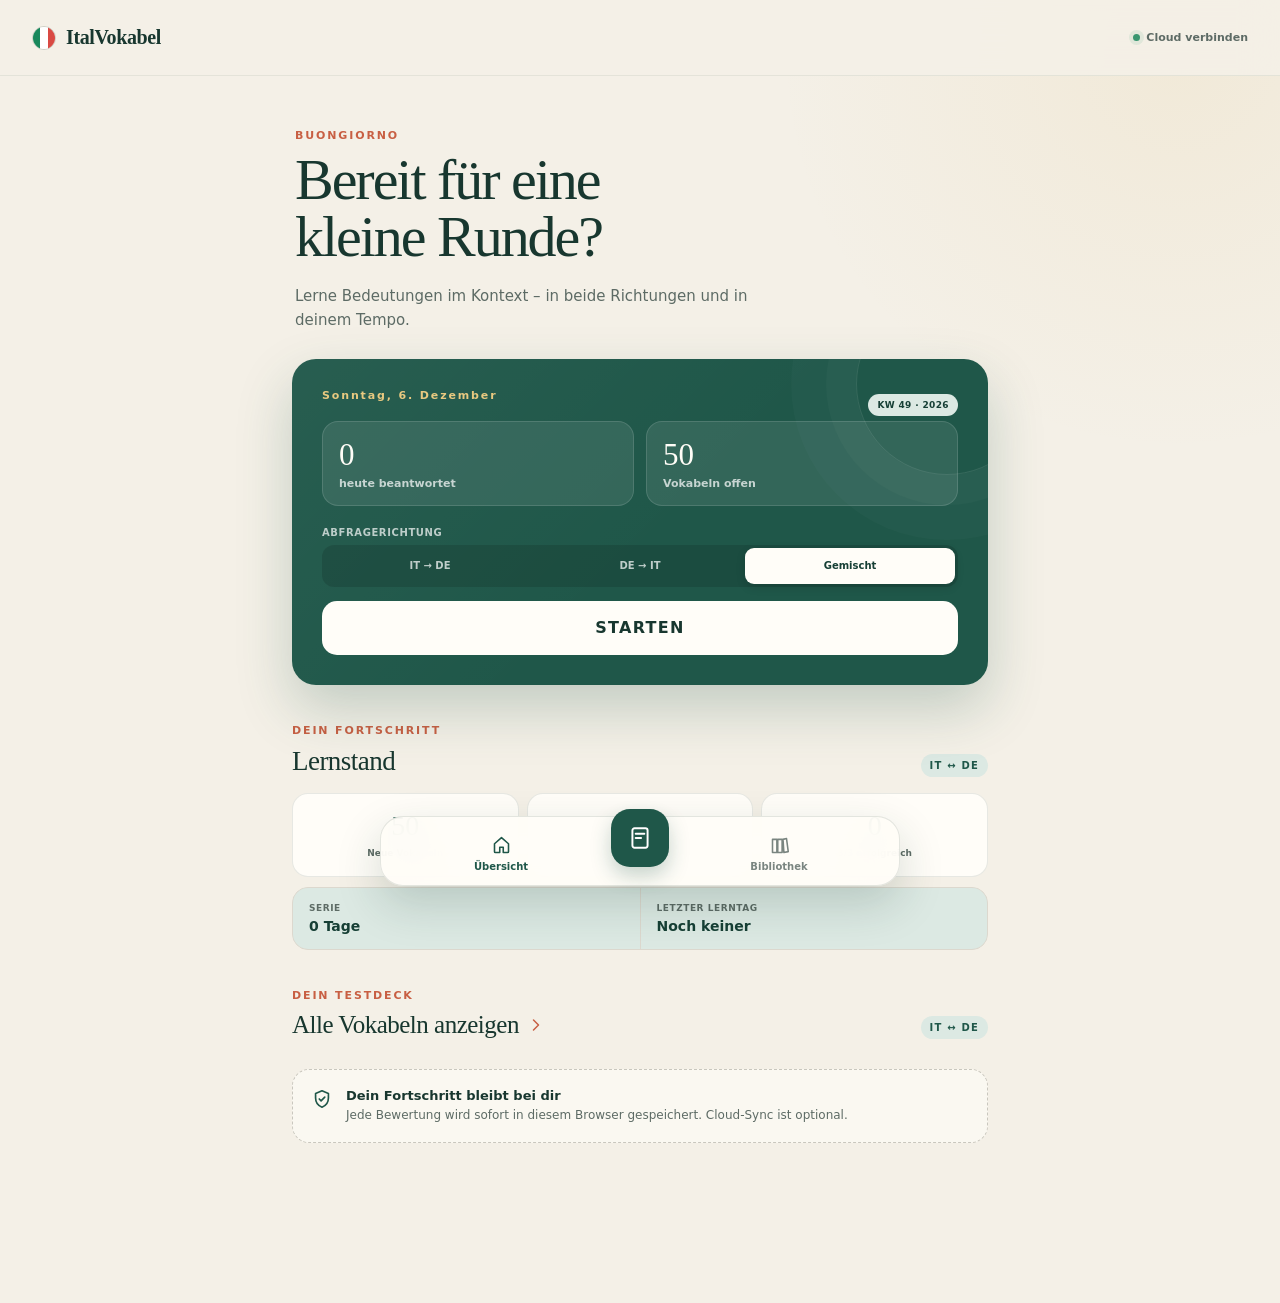
==== commit 94866f90: "Deploy weekly learning cycles" ====
--- a/index.html
+++ b/index.html
@@ -9,8 +9,8 @@
       content="Mobile Vokabelkarten für Italienisch und Deutsch"
     />
     <title>ItalVokabel</title>
-    <script type="module" crossorigin src="./assets/main-D0VhmAgT.js"></script>
-    <link rel="stylesheet" crossorigin href="./assets/main-Dk7KF8bJ.css">
+    <script type="module" crossorigin src="./assets/main-CFtn_XKy.js"></script>
+    <link rel="stylesheet" crossorigin href="./assets/main-WFiF2Wxz.css">
   </head>
   <body>
     <div id="root"></div>
--- a/assets/main-WFiF2Wxz.css
+++ b/assets/main-WFiF2Wxz.css
@@ -0,0 +1 @@
+:root{color:#18372f;font-synthesis:none;text-rendering:optimizelegibility;--ink:#18372f;--ink-soft:#5d6b65;--green:#1f5749;--green-dark:#163f35;--green-pale:#dce9e3;--paper:#fffdf8;--cream:#f4f0e7;--line:#dcd8ce;--terracotta:#c85f43;--gold:#d4a542;--shadow:0 18px 50px #18372f17;background:#f4f0e7;font-family:Inter,ui-sans-serif,system-ui,-apple-system,BlinkMacSystemFont,Segoe UI,sans-serif}*{box-sizing:border-box}html{background:var(--cream);min-width:320px;min-height:100%}body{background:radial-gradient(circle at 92% 4%, #d4a54217, transparent 25rem), var(--cream);min-width:320px;min-height:100dvh;margin:0}button,input{font:inherit}button,a{-webkit-tap-highlight-color:transparent}button{color:inherit}svg{fill:none;stroke:currentColor;stroke-width:1.8px;stroke-linecap:round;stroke-linejoin:round}.sr-only{clip:rect(0, 0, 0, 0);white-space:nowrap;border:0;width:1px;height:1px;margin:-1px;padding:0;position:absolute;overflow:hidden}.app-shell{width:100%;min-height:100dvh}.app-header{z-index:20;height:68px;padding:env(safe-area-inset-top) 20px 0;background:color-mix(in srgb, var(--cream) 91%, transparent);-webkit-backdrop-filter:blur(18px);backdrop-filter:blur(18px);border-bottom:1px solid #18372f12;justify-content:space-between;align-items:center;display:flex;position:sticky;top:0}.brand{color:var(--ink);letter-spacing:-.4px;cursor:pointer;background:0 0;border:0;align-items:center;gap:10px;padding:5px 0;font-family:Georgia,Times New Roman,serif;font-size:20px;font-weight:700;display:flex}.brand-mark{border:1px solid #18372f2e;border-radius:50%;width:24px;height:24px;display:flex;overflow:hidden}.brand-mark span{flex:1}.brand-mark span:first-child{background:#19885c}.brand-mark span:nth-child(2){background:#fff}.brand-mark span:nth-child(3){background:#d94a43}.save-state{color:var(--ink-soft);align-items:center;gap:6px;font-size:11px;font-weight:650;display:flex}.sync-trigger{cursor:pointer;background:0 0;border:0;width:auto;padding:8px 0 8px 8px}.save-state i{background:#38966f;border-radius:50%;width:7px;height:7px;box-shadow:0 0 0 4px #38966f1a}.save-state.connecting i,.save-state.syncing i{background:var(--gold);animation:1.2s ease-in-out infinite sync-pulse}.save-state.offline i{background:#8b958f}.save-state.error i{background:var(--terracotta)}@keyframes sync-pulse{50%{opacity:.35}}.main-content{padding-bottom:112px}.page{width:min(100%,760px);margin:0 auto;padding:28px 20px 48px}.eyebrow,.section-kicker{color:var(--terracotta);letter-spacing:.17em;margin:0 0 9px;font-size:11px;font-weight:800}.welcome-block{padding:8px 3px 27px}.welcome-block h1,.page-intro h1,.detail-hero h1,.study-finished h1{letter-spacing:-.035em;margin:0;font-family:Georgia,Times New Roman,serif;font-weight:500}.welcome-block h1{max-width:520px;font-size:clamp(38px,11vw,58px);line-height:.99}.welcome-copy{max-width:490px;color:var(--ink-soft);margin:18px 0 0;font-size:15px;line-height:1.6}.today-card{color:#fffdf7;background:linear-gradient(135deg, #ffffff0a, transparent 55%), var(--green);border-radius:24px;padding:24px;position:relative;overflow:hidden;box-shadow:0 24px 55px #1f57493b}.today-card:after{content:"";border:1px solid #ffffff1a;border-radius:50%;width:180px;height:180px;position:absolute;top:-66px;right:-50px;box-shadow:0 0 0 30px #ffffff06,0 0 0 65px #ffffff05}.today-card>*{z-index:1;position:relative}.today-card-top{z-index:1;justify-content:space-between;align-items:flex-start;display:flex;position:relative}.today-card .section-kicker{color:#e8c980}.today-card h2{margin:0 0 18px;font-family:Georgia,Times New Roman,serif;font-size:26px;font-weight:500}.today-date{margin-bottom:19px}.daily-numbers{grid-template-columns:1fr 1fr;gap:12px;margin-bottom:21px;display:grid}.daily-numbers>div{background:#ffffff17;border:1px solid #ffffff21;border-radius:16px;gap:4px;padding:15px 16px;display:grid}.daily-numbers strong{font-family:Georgia,Times New Roman,serif;font-size:31px;font-weight:500}.daily-numbers span{color:#ffffffb8;font-size:11px;font-weight:800}.round-summary{color:#ffffffc2;margin:-7px 0 21px;font-size:12px;line-height:1.5}.today-count{background:#ffffff1a;border:1px solid #ffffff29;border-radius:50%;place-items:center;width:54px;height:54px;font-family:Georgia,Times New Roman,serif;font-size:28px;display:grid}.progress-track{background:#ffffff21;border-radius:99px;height:5px;margin-top:26px;overflow:hidden}.progress-track span{border-radius:inherit;background:#e6c572;height:100%;transition:width .4s;display:block}.today-meta{color:#ffffffab;justify-content:space-between;margin:9px 0 21px;font-size:11px;display:flex}.study-mode-selector{z-index:1;border:0;margin:0 0 14px;padding:0;position:relative}.study-mode-selector legend{color:#ffffffb3;letter-spacing:.06em;text-transform:uppercase;margin-bottom:7px;padding:0;font-size:10px;font-weight:750}.study-mode-selector>div{background:#00000021;border-radius:12px;grid-template-columns:repeat(3,1fr);padding:3px;display:grid}.study-mode-selector button{color:#ffffffb8;cursor:pointer;background:0 0;border:0;border-radius:9px;min-height:36px;padding:5px 7px;font-size:10px;font-weight:800}.study-mode-selector button.active{color:var(--green-dark);background:#fffdf8;box-shadow:0 3px 10px #00000024}.primary-button,.reveal-button{width:100%;min-height:54px;color:var(--ink);cursor:pointer;background:#fffdf8;border:0;border-radius:15px;justify-content:space-between;align-items:center;padding:0 19px;font-weight:800;transition:transform .15s,box-shadow .15s;display:flex}.primary-button:active,.reveal-button:active{transform:scale(.985)}.primary-button svg{width:22px;height:22px}.today-start-button{text-align:center;letter-spacing:.08em;justify-content:center}.learning-overview{margin-top:39px}.learning-status-grid{grid-template-columns:repeat(3,1fr);gap:8px;display:grid}.learning-status-grid>div{text-align:center;background:var(--paper);border:1px solid #18372f1a;border-radius:16px;gap:6px;min-width:0;padding:16px 10px;display:grid}.learning-status-grid strong{color:var(--green);font-family:Georgia,Times New Roman,serif;font-size:28px;font-weight:500}.learning-status-grid span{color:var(--ink-soft);font-size:9px;font-weight:750;line-height:1.3}.continuity-card{background:var(--line);border:1px solid var(--line);border-radius:16px;grid-template-columns:1fr 1fr;gap:1px;margin-top:10px;display:grid;overflow:hidden}.continuity-card>div{background:var(--green-pale);gap:5px;padding:15px 16px;display:grid}.continuity-card span{color:var(--ink-soft);letter-spacing:.06em;text-transform:uppercase;font-size:9px;font-weight:750}.continuity-card strong{color:var(--green-dark);font-size:14px}.overview-section{margin-top:39px}.section-heading-row{justify-content:space-between;align-items:end;margin-bottom:16px;display:flex}.section-heading-row h2,.detail-section h2{letter-spacing:-.02em;margin:0;font-family:Georgia,Times New Roman,serif;font-size:27px;font-weight:500}.deck-library-button{color:var(--ink);letter-spacing:-.02em;text-align:left;cursor:pointer;background:0 0;border:0;align-items:center;gap:7px;padding:0;font-family:Georgia,Times New Roman,serif;font-size:25px;font-weight:500;display:flex}.deck-library-button svg{width:20px;height:20px;color:var(--terracotta);flex:none}.direction-badge{color:var(--green);letter-spacing:.12em;background:var(--green-pale);border-radius:99px;padding:6px 9px;font-size:10px;font-weight:850}.mini-card-stack,.vocabulary-list,.context-list,.source-list{gap:10px;display:grid}.mini-vocab-card,.vocabulary-row{text-align:left;background:var(--paper);cursor:pointer;border:1px solid #18372f17;border-radius:17px;align-items:center;gap:13px;width:100%;padding:17px 16px;transition:transform .15s,border-color .15s;display:flex;box-shadow:0 7px 25px #18372f09}.mini-vocab-card:active,.vocabulary-row:active{transform:scale(.99)}.word-number,.library-number{color:var(--terracotta);flex:none;font-family:Georgia,Times New Roman,serif;font-size:15px;font-style:italic}.mini-word-content,.library-word{flex:1;gap:3px;min-width:0;display:grid}.mini-word-content strong,.library-word strong{text-overflow:ellipsis;font-family:Georgia,Times New Roman,serif;font-size:17px;font-weight:600;overflow:hidden}.mini-word-content small,.library-word small{color:var(--ink-soft);text-overflow:ellipsis;white-space:nowrap;font-size:12px;overflow:hidden}.context-count{color:var(--ink-soft);font-size:10px;font-weight:700;display:none}.mini-vocab-card>svg,.vocabulary-row>svg{color:#8b958f;flex:none;width:18px;height:18px}.local-note{background:#fffdf891;border:1px dashed #c9c7be;border-radius:17px;align-items:flex-start;gap:13px;margin-top:30px;padding:18px;display:flex}.local-note svg{width:22px;height:22px;color:var(--green);flex:none}.local-note strong{margin-bottom:4px;font-size:13px;display:block}.local-note p{color:var(--ink-soft);margin:0;font-size:12px;line-height:1.45}.bottom-nav{z-index:40;right:14px;bottom:max(14px, env(safe-area-inset-bottom));-webkit-backdrop-filter:blur(18px);backdrop-filter:blur(18px);background:#fffdf8ed;border:1px solid #18372f1f;border-radius:23px;grid-template-columns:1fr 72px 1fr;width:min(100% - 28px,520px);height:70px;margin:0 auto;padding:7px 17px;display:grid;position:fixed;left:14px;box-shadow:0 18px 45px #18372f2e}.bottom-nav button{color:#7a8580;cursor:pointer;background:0 0;border:0;justify-content:center;align-items:center;gap:5px;min-width:0;font-size:10px;font-weight:700;display:flex}.bottom-nav button:not(.study-nav-button){flex-direction:column}.bottom-nav button.active{color:var(--green)}.bottom-nav svg{width:21px;height:21px}.bottom-nav .study-nav-button{color:#fff;background:var(--green);border-radius:19px;place-self:center;width:58px;height:58px;transform:translateY(-15px);box-shadow:0 9px 20px #1f574940}.bottom-nav .study-nav-button svg{width:26px;height:26px}.page-intro{padding:9px 2px 24px}.page-intro h1{font-size:clamp(36px,10vw,52px)}.page-intro>p:last-child{color:var(--ink-soft);margin:10px 0 0;font-size:13px}.search-box{background:var(--paper);border:1px solid #18372f1f;border-radius:15px;align-items:center;gap:11px;height:52px;margin-bottom:21px;padding:0 15px;display:flex}.search-box:focus-within{border-color:var(--green);box-shadow:0 0 0 3px #1f574914}.search-box svg{color:#7d8883;width:20px;height:20px}.search-box input{min-width:0;color:var(--ink);background:0 0;border:0;outline:0;flex:1}.search-box input::placeholder{color:#9aa19d}.library-controls{grid-template-columns:1fr 1fr;gap:9px;margin:-9px 0 21px;display:grid}.library-controls label{gap:6px;min-width:0;display:grid}.library-controls label>span{color:var(--ink-soft);letter-spacing:.06em;text-transform:uppercase;font-size:9px;font-weight:750}.library-controls select{width:100%;min-width:0;height:43px;color:var(--ink);font:inherit;background-color:var(--paper);cursor:pointer;border:1px solid #18372f1f;border-radius:12px;padding:0 32px 0 11px;font-size:11px;font-weight:700}.library-controls select:focus-visible{border-color:var(--green);outline:3px solid #1f57491a}.vocabulary-row{padding:16px 14px}.row-tags{flex-wrap:wrap;gap:5px;margin-top:6px;display:flex}.row-tags i{color:var(--ink-soft);background:#eeece5;border-radius:99px;padding:4px 7px;font-size:9px;font-style:normal;font-weight:700}.status-dot{background:#dadbd7;border-radius:50%;flex:none;width:9px;height:9px}.status-dot.started{background:#3e9b75;box-shadow:0 0 0 4px #3e9b751c}.empty-search{color:var(--ink-soft);text-align:center;padding:48px 20px}.cloud-settings{background:var(--paper);box-shadow:var(--shadow);border:1px solid #18372f1a;border-radius:19px;flex-direction:column;gap:18px;margin-top:34px;padding:20px;display:flex}.cloud-settings h2{margin:0;font-family:Georgia,Times New Roman,serif;font-size:22px;font-weight:500}.cloud-settings p:not(.section-kicker){color:var(--ink-soft);margin:7px 0 0;font-size:12px;line-height:1.5}.sync-error{color:#9a5445;margin-top:8px;font-size:11px;line-height:1.45;display:block}.secondary-button{min-height:44px;color:var(--green);background:var(--green-pale);cursor:pointer;border:0;border-radius:12px;padding:10px 15px;font-size:12px;font-weight:800}@media (width>=560px){.cloud-settings{flex-direction:row;justify-content:space-between;align-items:center}.cloud-settings .secondary-button{flex:none}}.text-button{color:var(--green);cursor:pointer;background:0 0;border:0;margin:18px auto 0;padding:10px;font-size:12px;font-weight:750;display:block}.danger-text{color:#9a5445;margin-top:34px}.back-button{color:var(--green);cursor:pointer;background:0 0;border:0;align-items:center;gap:4px;margin:0 0 22px -7px;padding:7px;font-size:12px;font-weight:750;display:inline-flex}.back-button svg{width:19px;height:19px}.detail-hero{background:var(--paper);box-shadow:var(--shadow);border:1px solid #18372f1a;border-radius:24px;padding:26px 24px 29px}.detail-type-row{justify-content:space-between;margin-bottom:17px;display:flex}.detail-type-row span{color:var(--terracotta);letter-spacing:.08em;text-transform:uppercase;font-size:10px;font-weight:800}.detail-hero h1{overflow-wrap:anywhere;font-size:clamp(34px,9vw,52px);line-height:1.04}.meaning-options{flex-wrap:wrap;gap:4px 14px;margin-top:18px;display:flex}.detail-kind-history{align-items:center;gap:13px;display:flex}.attempt-history{align-items:center;gap:7px;display:flex}.attempt-history i{background:#d7d8d2;border-radius:50%;flex:none;width:14px;height:14px}.attempt-history i.success{background:#55cf3d}.attempt-history i.failure{background:#e33b32}.vocabulary-row>.attempt-history{gap:4px}.vocabulary-row>.attempt-history i{width:8px;height:8px}.meaning-options button{appearance:none;cursor:pointer;color:var(--green-dark);background:0 0;border:0;border-bottom:1px solid #18372f47;padding:6px 1px 4px;font-family:inherit;font-size:12px;font-weight:700}.meaning-options button.selected{color:var(--terracotta);border-bottom-width:2px;border-bottom-color:currentColor}.meaning-options button:focus-visible{outline-offset:2px;outline:3px solid #c45b3e47}.study-meaning-options{justify-content:center;margin:19px 0 11px}.study-meaning-options button{font-size:14px}.italian-verb-facts{text-align:left;grid-template-columns:1fr 1fr;gap:7px;width:100%;max-width:520px;margin:17px auto 0;display:grid}.italian-verb-facts>div{background:var(--green-pale);border-radius:13px;gap:3px;min-width:0;padding:10px 12px;display:grid}.italian-verb-facts .auxiliary-fact{grid-column:1/-1}.italian-verb-facts span{color:var(--ink-soft);letter-spacing:.07em;text-transform:uppercase;font-size:8px;font-weight:750}.italian-verb-facts strong{overflow-wrap:anywhere;color:var(--green-dark);font-size:12px;line-height:1.35}.grammar-label{color:var(--ink-soft);margin:19px 0 0;font-size:12px;font-weight:700}.detail-note,.section-description{color:var(--ink-soft);font-size:13px;line-height:1.6}.detail-note{border-top:1px solid var(--line);margin:12px 0 0;padding-top:14px}.detail-section{margin-top:38px}.section-description{margin:9px 0 18px}.context-card{background:var(--paper);border:1px solid #18372f1a;border-radius:18px;padding:19px}.context-card-head{align-items:center;gap:10px;margin-bottom:13px;display:flex}.context-card-head span{color:var(--terracotta);font-family:Georgia,Times New Roman,serif;font-size:12px;font-style:italic}.context-card-head strong{letter-spacing:.05em;text-transform:uppercase;font-size:11px}.context-card p{margin:0;font-family:Georgia,Times New Roman,serif;font-size:16px;line-height:1.45}.context-card p+p{color:var(--ink-soft);border-top:1px solid var(--line);margin-top:9px;padding-top:9px;font-family:inherit;font-size:13px}.context-card p strong,.flashcard strong{color:var(--terracotta);font-weight:700}.verb-facts{gap:8px;margin:17px 0;display:grid}.verb-facts>div{background:var(--green-pale);border-radius:14px;gap:4px;padding:14px 16px;display:grid}.verb-facts span{color:var(--ink-soft);letter-spacing:.08em;text-transform:uppercase;font-size:10px;font-weight:750}.verb-facts strong{font-size:13px;line-height:1.45}.conjugation-block{background:var(--paper);border:1px solid #18372f1a;border-radius:17px;margin-top:12px;padding:18px}.conjugation-block h3{margin:0 0 13px;font-family:Georgia,Times New Roman,serif;font-size:18px;font-weight:600}.conjugation-grid{background:var(--line);border:1px solid var(--line);border-radius:10px;grid-template-columns:1fr 1fr;gap:1px;display:grid;overflow:hidden}.conjugation-grid div{background:#fffefa;gap:3px;padding:10px 11px;display:grid}.conjugation-grid span{color:var(--ink-soft);text-transform:uppercase;font-size:9px}.conjugation-grid strong{overflow-wrap:anywhere;font-size:12px;font-weight:750}.source-list a{color:inherit;background:var(--paper);border:1px solid #18372f1a;border-radius:14px;justify-content:space-between;align-items:center;padding:14px 15px;text-decoration:none;display:flex}.source-list a span{gap:3px;display:grid}.source-list a strong{font-size:13px}.source-list a small{color:var(--ink-soft);font-size:10px}.source-list svg{width:18px;height:18px;color:var(--green)}.study-main,.study-page{min-height:100dvh}.study-page{background:radial-gradient(circle at 50% 15%, #ffffffd1, transparent 24rem), var(--cream);grid-template-rows:auto 1fr auto;display:grid}.study-header{width:min(100%,760px);padding:max(14px, env(safe-area-inset-top)) 18px 12px;grid-template-columns:42px 1fr 42px;align-items:center;gap:12px;margin:0 auto;display:grid}.study-header button{cursor:pointer;background:#ffffff80;border:1px solid #18372f1a;border-radius:50%;place-items:center;width:40px;height:40px;display:grid}.study-header svg{width:19px;height:19px}.study-progress-wrap{align-items:center;gap:9px;display:flex}.study-progress{background:#dcdad1;border-radius:99px;flex:1;height:5px;overflow:hidden}.study-progress span{background:var(--green);border-radius:inherit;height:100%;transition:width .25s;display:block}.study-progress-wrap small,.queue-count{color:var(--ink-soft);font-size:10px;font-weight:750}.queue-count{background:var(--green-pale);border-radius:50%;justify-self:end;place-items:center;width:34px;height:34px;display:grid}.study-body{flex-direction:column;justify-content:center;width:min(100%,680px);margin:0 auto;padding:15px 18px 22px;display:flex}.direction-label{color:var(--green);letter-spacing:.09em;text-transform:uppercase;background:var(--green-pale);border-radius:99px;align-self:center;margin-bottom:12px;padding:6px 10px;font-size:9px;font-weight:850}.flashcard{background:var(--paper);border:1px solid #18372f1c;border-radius:26px;min-height:395px;padding:20px 21px 24px;box-shadow:0 28px 70px #18372f1f}.flashcard-topline{color:var(--ink-soft);letter-spacing:.08em;text-transform:uppercase;justify-content:space-between;font-size:9px;font-weight:800;display:flex}.flashcard-kind-history{align-items:center;gap:11px;display:flex}.study-attempt-history{gap:5px}.study-attempt-history i{width:10px;height:10px}.question-block{text-align:center;align-content:center;min-height:310px;display:grid}.revealed .question-block{min-height:205px;padding-top:20px}.prompt-label{color:var(--ink-soft);margin:0 0 18px;font-size:11px;font-weight:700}.question-block h1{overflow-wrap:anywhere;letter-spacing:-.03em;max-width:600px;margin:0 auto;font-family:Georgia,Times New Roman,serif;font-size:clamp(31px,9vw,48px);font-weight:500;line-height:1.08}.context-sentence{max-width:500px;color:var(--ink-soft);margin:27px auto 0;font-family:Georgia,Times New Roman,serif;font-size:16px;line-height:1.5}.sentence-reveal-button{width:auto;min-height:44px;color:var(--green);box-shadow:none;background:#edf2ee;border:1px solid #1f57492e;border-radius:99px;margin:24px auto 0;padding:10px 17px;font-size:12px;font-weight:800}.sentence-reveal-button:active{transform:scale(.98)}.answer-sentence-button{margin-top:13px}.answer-block{text-align:center;padding:0 2px;animation:.22s ease-out reveal-answer}@keyframes reveal-answer{0%{opacity:0;transform:translateY(6px)}to{opacity:1;transform:translateY(0)}}.answer-divider{color:#9a8c78;letter-spacing:.14em;align-items:center;gap:9px;font-size:8px;font-weight:850;display:flex}.answer-divider i{background:var(--line);flex:1;height:1px}.answer-block h2{color:var(--green);margin:19px 0 8px;font-family:Georgia,Times New Roman,serif;font-size:clamp(23px,7vw,34px);font-weight:500;line-height:1.15}.answer-block>p{color:var(--ink-soft);margin:0;font-size:13px;line-height:1.55}.answer-note{flex-wrap:wrap;justify-content:center;gap:6px;margin-top:16px;display:flex}.answer-note span,.answer-note small{color:var(--ink-soft);background:#eeece5;border-radius:99px;padding:5px 8px;font-size:9px;font-weight:700}.study-actions{width:min(100%,680px);padding:10px 18px max(18px, env(safe-area-inset-bottom));background:linear-gradient(to top, var(--cream) 74%, transparent);margin:0 auto}.reveal-button{color:#fff;background:var(--green);justify-content:center;box-shadow:0 12px 30px #1f574933}.study-actions>p{color:var(--ink-soft);text-align:center;margin:0 0 4px;font-size:10px;font-weight:750}.current-streak{color:var(--ink-soft);text-align:center;margin-bottom:9px;font-size:10px;display:block}.current-streak strong{color:var(--green-dark)}.rating-grid{grid-template-columns:repeat(2,1fr);gap:9px;display:grid}.rating-button{background:var(--paper);cursor:pointer;border:1px solid #18372f1c;border-radius:13px;place-content:center;gap:3px;min-width:0;min-height:58px;padding:7px 2px;display:grid}.rating-button strong{color:var(--ink);font-size:14px}.rating-button.no{border-bottom:3px solid #c75c4c}.rating-button.yes{border-bottom:3px solid #31725e}.study-finished{text-align:center;flex-direction:column;justify-content:center;width:min(100%,560px);min-height:100dvh;margin:0 auto;padding:35px 22px;display:flex}.finish-mark{color:#fff;background:var(--green);width:74px;height:74px;box-shadow:0 0 0 12px var(--green-pale);border-radius:50%;align-self:center;place-items:center;margin-bottom:24px;font-size:33px;display:grid}.study-finished h1{font-size:clamp(39px,11vw,55px)}.study-finished>p:not(.eyebrow){color:var(--ink-soft);line-height:1.55}.finish-stats{grid-template-columns:repeat(3,1fr);gap:8px;margin:23px 0;display:grid}.finish-stats div{background:var(--paper);border:1px solid #18372f1a;border-radius:15px;gap:6px;padding:17px 5px;display:grid}.finish-stats strong{font-family:Georgia,Times New Roman,serif;font-size:25px}.finish-stats span{color:var(--ink-soft);font-size:9px}.study-finished .primary-button{color:#fff;background:var(--green)}.today-heading-row{justify-content:space-between;align-items:center;gap:12px;display:flex}.week-badge{color:var(--green-dark);letter-spacing:.04em;background:var(--green-pale);border-radius:999px;padding:6px 9px;font-size:9px;font-weight:800}.weekly-modal-backdrop{z-index:100;-webkit-backdrop-filter:blur(5px);backdrop-filter:blur(5px);background:#08221cad;place-items:center;padding:20px;display:grid;position:fixed;inset:0}.weekly-summary-modal{width:min(100%,480px);max-height:calc(100dvh - 40px);color:var(--ink);background:var(--paper);border-radius:24px;padding:28px 24px 24px;overflow-y:auto;box-shadow:0 25px 70px #00000040}.weekly-summary-modal h2{margin:4px 0 22px;font-family:Georgia,Times New Roman,serif;font-size:30px}.weekly-score{background:var(--green-pale);border-radius:18px;align-items:baseline;gap:12px;padding:19px;display:flex}.weekly-score strong{color:var(--green-dark);font-family:Georgia,Times New Roman,serif;font-size:42px}.weekly-score span,.weekly-score-detail,.weekly-hardest p{color:var(--ink-soft);font-size:12px}.weekly-score-detail{margin:9px 3px 24px}.weekly-hardest h3{margin-bottom:10px;font-size:13px}.weekly-hardest ol{gap:7px;margin:0 0 24px;padding:0;list-style:none;display:grid}.weekly-hardest li{background:var(--cream);border-radius:11px;justify-content:space-between;align-items:center;gap:15px;padding:10px 12px;display:flex}.weekly-hardest li span{font-family:Georgia,Times New Roman,serif;font-weight:700}.weekly-hardest li strong{color:#b84e40;font-size:10px}.weekly-summary-modal .primary-button{color:#fff;background:var(--green);width:100%}@media (width>=540px){.app-header,.page{padding-left:32px;padding-right:32px}.context-count{display:block}.verb-facts,.conjugation-grid{grid-template-columns:repeat(3,1fr)}.flashcard{min-height:440px;padding:25px 30px 30px}.question-block{min-height:350px}.revealed .question-block{min-height:230px}.rating-grid{gap:9px}.rating-button strong{font-size:12px}}@media (width>=850px){.app-header{height:76px}.home-page{padding-top:45px}.today-card{padding:30px}.mini-vocab-card,.vocabulary-row{padding:19px 20px}}@media (prefers-reduced-motion:reduce){*,:before,:after{scroll-behavior:auto!important;transition-duration:.01ms!important;animation-duration:.01ms!important;animation-iteration-count:1!important}}
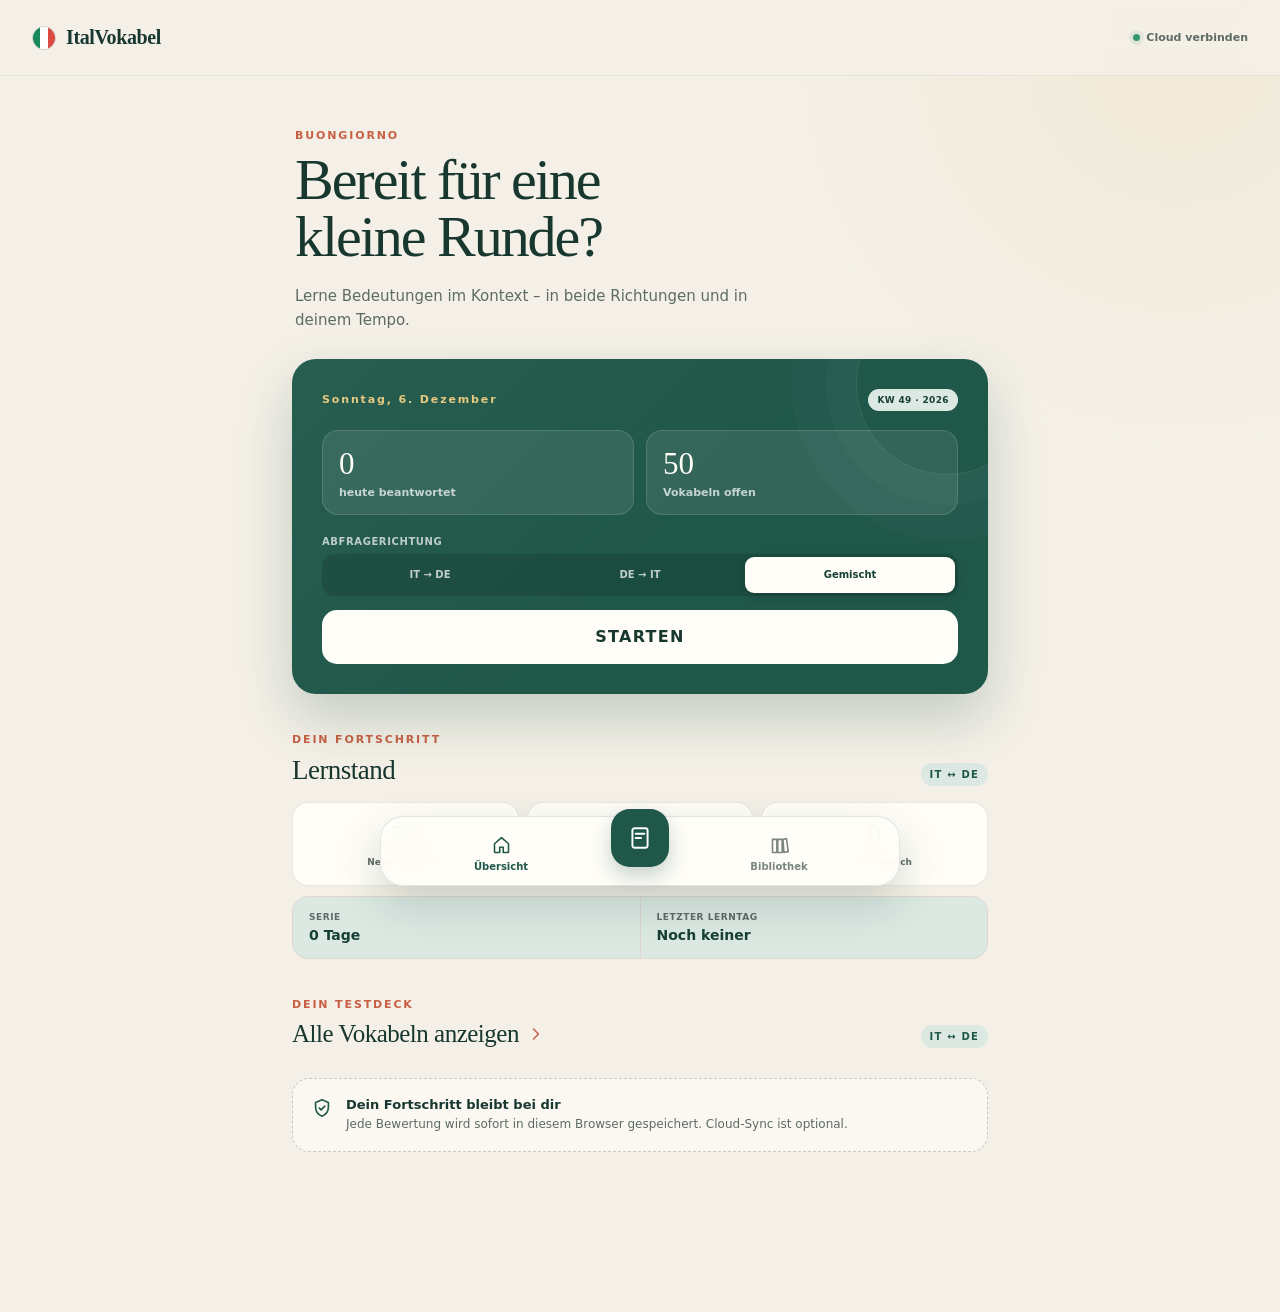
==== commit df4c250c: "Deploy date and week alignment" ====
--- a/index.html
+++ b/index.html
@@ -9,8 +9,8 @@
       content="Mobile Vokabelkarten für Italienisch und Deutsch"
     />
     <title>ItalVokabel</title>
-    <script type="module" crossorigin src="./assets/main-CFtn_XKy.js"></script>
-    <link rel="stylesheet" crossorigin href="./assets/main-WFiF2Wxz.css">
+    <script type="module" crossorigin src="./assets/main-B9J5L-eA.js"></script>
+    <link rel="stylesheet" crossorigin href="./assets/main-CCk9f2vN.css">
   </head>
   <body>
     <div id="root"></div>
--- a/assets/main-CCk9f2vN.css
+++ b/assets/main-CCk9f2vN.css
@@ -0,0 +1 @@
+:root{color:#18372f;font-synthesis:none;text-rendering:optimizelegibility;--ink:#18372f;--ink-soft:#5d6b65;--green:#1f5749;--green-dark:#163f35;--green-pale:#dce9e3;--paper:#fffdf8;--cream:#f4f0e7;--line:#dcd8ce;--terracotta:#c85f43;--gold:#d4a542;--shadow:0 18px 50px #18372f17;background:#f4f0e7;font-family:Inter,ui-sans-serif,system-ui,-apple-system,BlinkMacSystemFont,Segoe UI,sans-serif}*{box-sizing:border-box}html{background:var(--cream);min-width:320px;min-height:100%}body{background:radial-gradient(circle at 92% 4%, #d4a54217, transparent 25rem), var(--cream);min-width:320px;min-height:100dvh;margin:0}button,input{font:inherit}button,a{-webkit-tap-highlight-color:transparent}button{color:inherit}svg{fill:none;stroke:currentColor;stroke-width:1.8px;stroke-linecap:round;stroke-linejoin:round}.sr-only{clip:rect(0, 0, 0, 0);white-space:nowrap;border:0;width:1px;height:1px;margin:-1px;padding:0;position:absolute;overflow:hidden}.app-shell{width:100%;min-height:100dvh}.app-header{z-index:20;height:68px;padding:env(safe-area-inset-top) 20px 0;background:color-mix(in srgb, var(--cream) 91%, transparent);-webkit-backdrop-filter:blur(18px);backdrop-filter:blur(18px);border-bottom:1px solid #18372f12;justify-content:space-between;align-items:center;display:flex;position:sticky;top:0}.brand{color:var(--ink);letter-spacing:-.4px;cursor:pointer;background:0 0;border:0;align-items:center;gap:10px;padding:5px 0;font-family:Georgia,Times New Roman,serif;font-size:20px;font-weight:700;display:flex}.brand-mark{border:1px solid #18372f2e;border-radius:50%;width:24px;height:24px;display:flex;overflow:hidden}.brand-mark span{flex:1}.brand-mark span:first-child{background:#19885c}.brand-mark span:nth-child(2){background:#fff}.brand-mark span:nth-child(3){background:#d94a43}.save-state{color:var(--ink-soft);align-items:center;gap:6px;font-size:11px;font-weight:650;display:flex}.sync-trigger{cursor:pointer;background:0 0;border:0;width:auto;padding:8px 0 8px 8px}.save-state i{background:#38966f;border-radius:50%;width:7px;height:7px;box-shadow:0 0 0 4px #38966f1a}.save-state.connecting i,.save-state.syncing i{background:var(--gold);animation:1.2s ease-in-out infinite sync-pulse}.save-state.offline i{background:#8b958f}.save-state.error i{background:var(--terracotta)}@keyframes sync-pulse{50%{opacity:.35}}.main-content{padding-bottom:112px}.page{width:min(100%,760px);margin:0 auto;padding:28px 20px 48px}.eyebrow,.section-kicker{color:var(--terracotta);letter-spacing:.17em;margin:0 0 9px;font-size:11px;font-weight:800}.welcome-block{padding:8px 3px 27px}.welcome-block h1,.page-intro h1,.detail-hero h1,.study-finished h1{letter-spacing:-.035em;margin:0;font-family:Georgia,Times New Roman,serif;font-weight:500}.welcome-block h1{max-width:520px;font-size:clamp(38px,11vw,58px);line-height:.99}.welcome-copy{max-width:490px;color:var(--ink-soft);margin:18px 0 0;font-size:15px;line-height:1.6}.today-card{color:#fffdf7;background:linear-gradient(135deg, #ffffff0a, transparent 55%), var(--green);border-radius:24px;padding:24px;position:relative;overflow:hidden;box-shadow:0 24px 55px #1f57493b}.today-card:after{content:"";border:1px solid #ffffff1a;border-radius:50%;width:180px;height:180px;position:absolute;top:-66px;right:-50px;box-shadow:0 0 0 30px #ffffff06,0 0 0 65px #ffffff05}.today-card>*{z-index:1;position:relative}.today-card-top{z-index:1;justify-content:space-between;align-items:flex-start;display:flex;position:relative}.today-card .section-kicker{color:#e8c980}.today-card h2{margin:0 0 18px;font-family:Georgia,Times New Roman,serif;font-size:26px;font-weight:500}.today-date{margin-bottom:0}.daily-numbers{grid-template-columns:1fr 1fr;gap:12px;margin-bottom:21px;display:grid}.daily-numbers>div{background:#ffffff17;border:1px solid #ffffff21;border-radius:16px;gap:4px;padding:15px 16px;display:grid}.daily-numbers strong{font-family:Georgia,Times New Roman,serif;font-size:31px;font-weight:500}.daily-numbers span{color:#ffffffb8;font-size:11px;font-weight:800}.round-summary{color:#ffffffc2;margin:-7px 0 21px;font-size:12px;line-height:1.5}.today-count{background:#ffffff1a;border:1px solid #ffffff29;border-radius:50%;place-items:center;width:54px;height:54px;font-family:Georgia,Times New Roman,serif;font-size:28px;display:grid}.progress-track{background:#ffffff21;border-radius:99px;height:5px;margin-top:26px;overflow:hidden}.progress-track span{border-radius:inherit;background:#e6c572;height:100%;transition:width .4s;display:block}.today-meta{color:#ffffffab;justify-content:space-between;margin:9px 0 21px;font-size:11px;display:flex}.study-mode-selector{z-index:1;border:0;margin:0 0 14px;padding:0;position:relative}.study-mode-selector legend{color:#ffffffb3;letter-spacing:.06em;text-transform:uppercase;margin-bottom:7px;padding:0;font-size:10px;font-weight:750}.study-mode-selector>div{background:#00000021;border-radius:12px;grid-template-columns:repeat(3,1fr);padding:3px;display:grid}.study-mode-selector button{color:#ffffffb8;cursor:pointer;background:0 0;border:0;border-radius:9px;min-height:36px;padding:5px 7px;font-size:10px;font-weight:800}.study-mode-selector button.active{color:var(--green-dark);background:#fffdf8;box-shadow:0 3px 10px #00000024}.primary-button,.reveal-button{width:100%;min-height:54px;color:var(--ink);cursor:pointer;background:#fffdf8;border:0;border-radius:15px;justify-content:space-between;align-items:center;padding:0 19px;font-weight:800;transition:transform .15s,box-shadow .15s;display:flex}.primary-button:active,.reveal-button:active{transform:scale(.985)}.primary-button svg{width:22px;height:22px}.today-start-button{text-align:center;letter-spacing:.08em;justify-content:center}.learning-overview{margin-top:39px}.learning-status-grid{grid-template-columns:repeat(3,1fr);gap:8px;display:grid}.learning-status-grid>div{text-align:center;background:var(--paper);border:1px solid #18372f1a;border-radius:16px;gap:6px;min-width:0;padding:16px 10px;display:grid}.learning-status-grid strong{color:var(--green);font-family:Georgia,Times New Roman,serif;font-size:28px;font-weight:500}.learning-status-grid span{color:var(--ink-soft);font-size:9px;font-weight:750;line-height:1.3}.continuity-card{background:var(--line);border:1px solid var(--line);border-radius:16px;grid-template-columns:1fr 1fr;gap:1px;margin-top:10px;display:grid;overflow:hidden}.continuity-card>div{background:var(--green-pale);gap:5px;padding:15px 16px;display:grid}.continuity-card span{color:var(--ink-soft);letter-spacing:.06em;text-transform:uppercase;font-size:9px;font-weight:750}.continuity-card strong{color:var(--green-dark);font-size:14px}.overview-section{margin-top:39px}.section-heading-row{justify-content:space-between;align-items:end;margin-bottom:16px;display:flex}.section-heading-row h2,.detail-section h2{letter-spacing:-.02em;margin:0;font-family:Georgia,Times New Roman,serif;font-size:27px;font-weight:500}.deck-library-button{color:var(--ink);letter-spacing:-.02em;text-align:left;cursor:pointer;background:0 0;border:0;align-items:center;gap:7px;padding:0;font-family:Georgia,Times New Roman,serif;font-size:25px;font-weight:500;display:flex}.deck-library-button svg{width:20px;height:20px;color:var(--terracotta);flex:none}.direction-badge{color:var(--green);letter-spacing:.12em;background:var(--green-pale);border-radius:99px;padding:6px 9px;font-size:10px;font-weight:850}.mini-card-stack,.vocabulary-list,.context-list,.source-list{gap:10px;display:grid}.mini-vocab-card,.vocabulary-row{text-align:left;background:var(--paper);cursor:pointer;border:1px solid #18372f17;border-radius:17px;align-items:center;gap:13px;width:100%;padding:17px 16px;transition:transform .15s,border-color .15s;display:flex;box-shadow:0 7px 25px #18372f09}.mini-vocab-card:active,.vocabulary-row:active{transform:scale(.99)}.word-number,.library-number{color:var(--terracotta);flex:none;font-family:Georgia,Times New Roman,serif;font-size:15px;font-style:italic}.mini-word-content,.library-word{flex:1;gap:3px;min-width:0;display:grid}.mini-word-content strong,.library-word strong{text-overflow:ellipsis;font-family:Georgia,Times New Roman,serif;font-size:17px;font-weight:600;overflow:hidden}.mini-word-content small,.library-word small{color:var(--ink-soft);text-overflow:ellipsis;white-space:nowrap;font-size:12px;overflow:hidden}.context-count{color:var(--ink-soft);font-size:10px;font-weight:700;display:none}.mini-vocab-card>svg,.vocabulary-row>svg{color:#8b958f;flex:none;width:18px;height:18px}.local-note{background:#fffdf891;border:1px dashed #c9c7be;border-radius:17px;align-items:flex-start;gap:13px;margin-top:30px;padding:18px;display:flex}.local-note svg{width:22px;height:22px;color:var(--green);flex:none}.local-note strong{margin-bottom:4px;font-size:13px;display:block}.local-note p{color:var(--ink-soft);margin:0;font-size:12px;line-height:1.45}.bottom-nav{z-index:40;right:14px;bottom:max(14px, env(safe-area-inset-bottom));-webkit-backdrop-filter:blur(18px);backdrop-filter:blur(18px);background:#fffdf8ed;border:1px solid #18372f1f;border-radius:23px;grid-template-columns:1fr 72px 1fr;width:min(100% - 28px,520px);height:70px;margin:0 auto;padding:7px 17px;display:grid;position:fixed;left:14px;box-shadow:0 18px 45px #18372f2e}.bottom-nav button{color:#7a8580;cursor:pointer;background:0 0;border:0;justify-content:center;align-items:center;gap:5px;min-width:0;font-size:10px;font-weight:700;display:flex}.bottom-nav button:not(.study-nav-button){flex-direction:column}.bottom-nav button.active{color:var(--green)}.bottom-nav svg{width:21px;height:21px}.bottom-nav .study-nav-button{color:#fff;background:var(--green);border-radius:19px;place-self:center;width:58px;height:58px;transform:translateY(-15px);box-shadow:0 9px 20px #1f574940}.bottom-nav .study-nav-button svg{width:26px;height:26px}.page-intro{padding:9px 2px 24px}.page-intro h1{font-size:clamp(36px,10vw,52px)}.page-intro>p:last-child{color:var(--ink-soft);margin:10px 0 0;font-size:13px}.search-box{background:var(--paper);border:1px solid #18372f1f;border-radius:15px;align-items:center;gap:11px;height:52px;margin-bottom:21px;padding:0 15px;display:flex}.search-box:focus-within{border-color:var(--green);box-shadow:0 0 0 3px #1f574914}.search-box svg{color:#7d8883;width:20px;height:20px}.search-box input{min-width:0;color:var(--ink);background:0 0;border:0;outline:0;flex:1}.search-box input::placeholder{color:#9aa19d}.library-controls{grid-template-columns:1fr 1fr;gap:9px;margin:-9px 0 21px;display:grid}.library-controls label{gap:6px;min-width:0;display:grid}.library-controls label>span{color:var(--ink-soft);letter-spacing:.06em;text-transform:uppercase;font-size:9px;font-weight:750}.library-controls select{width:100%;min-width:0;height:43px;color:var(--ink);font:inherit;background-color:var(--paper);cursor:pointer;border:1px solid #18372f1f;border-radius:12px;padding:0 32px 0 11px;font-size:11px;font-weight:700}.library-controls select:focus-visible{border-color:var(--green);outline:3px solid #1f57491a}.vocabulary-row{padding:16px 14px}.row-tags{flex-wrap:wrap;gap:5px;margin-top:6px;display:flex}.row-tags i{color:var(--ink-soft);background:#eeece5;border-radius:99px;padding:4px 7px;font-size:9px;font-style:normal;font-weight:700}.status-dot{background:#dadbd7;border-radius:50%;flex:none;width:9px;height:9px}.status-dot.started{background:#3e9b75;box-shadow:0 0 0 4px #3e9b751c}.empty-search{color:var(--ink-soft);text-align:center;padding:48px 20px}.cloud-settings{background:var(--paper);box-shadow:var(--shadow);border:1px solid #18372f1a;border-radius:19px;flex-direction:column;gap:18px;margin-top:34px;padding:20px;display:flex}.cloud-settings h2{margin:0;font-family:Georgia,Times New Roman,serif;font-size:22px;font-weight:500}.cloud-settings p:not(.section-kicker){color:var(--ink-soft);margin:7px 0 0;font-size:12px;line-height:1.5}.sync-error{color:#9a5445;margin-top:8px;font-size:11px;line-height:1.45;display:block}.secondary-button{min-height:44px;color:var(--green);background:var(--green-pale);cursor:pointer;border:0;border-radius:12px;padding:10px 15px;font-size:12px;font-weight:800}@media (width>=560px){.cloud-settings{flex-direction:row;justify-content:space-between;align-items:center}.cloud-settings .secondary-button{flex:none}}.text-button{color:var(--green);cursor:pointer;background:0 0;border:0;margin:18px auto 0;padding:10px;font-size:12px;font-weight:750;display:block}.danger-text{color:#9a5445;margin-top:34px}.back-button{color:var(--green);cursor:pointer;background:0 0;border:0;align-items:center;gap:4px;margin:0 0 22px -7px;padding:7px;font-size:12px;font-weight:750;display:inline-flex}.back-button svg{width:19px;height:19px}.detail-hero{background:var(--paper);box-shadow:var(--shadow);border:1px solid #18372f1a;border-radius:24px;padding:26px 24px 29px}.detail-type-row{justify-content:space-between;margin-bottom:17px;display:flex}.detail-type-row span{color:var(--terracotta);letter-spacing:.08em;text-transform:uppercase;font-size:10px;font-weight:800}.detail-hero h1{overflow-wrap:anywhere;font-size:clamp(34px,9vw,52px);line-height:1.04}.meaning-options{flex-wrap:wrap;gap:4px 14px;margin-top:18px;display:flex}.detail-kind-history{align-items:center;gap:13px;display:flex}.attempt-history{align-items:center;gap:7px;display:flex}.attempt-history i{background:#d7d8d2;border-radius:50%;flex:none;width:14px;height:14px}.attempt-history i.success{background:#55cf3d}.attempt-history i.failure{background:#e33b32}.vocabulary-row>.attempt-history{gap:4px}.vocabulary-row>.attempt-history i{width:8px;height:8px}.meaning-options button{appearance:none;cursor:pointer;color:var(--green-dark);background:0 0;border:0;border-bottom:1px solid #18372f47;padding:6px 1px 4px;font-family:inherit;font-size:12px;font-weight:700}.meaning-options button.selected{color:var(--terracotta);border-bottom-width:2px;border-bottom-color:currentColor}.meaning-options button:focus-visible{outline-offset:2px;outline:3px solid #c45b3e47}.study-meaning-options{justify-content:center;margin:19px 0 11px}.study-meaning-options button{font-size:14px}.italian-verb-facts{text-align:left;grid-template-columns:1fr 1fr;gap:7px;width:100%;max-width:520px;margin:17px auto 0;display:grid}.italian-verb-facts>div{background:var(--green-pale);border-radius:13px;gap:3px;min-width:0;padding:10px 12px;display:grid}.italian-verb-facts .auxiliary-fact{grid-column:1/-1}.italian-verb-facts span{color:var(--ink-soft);letter-spacing:.07em;text-transform:uppercase;font-size:8px;font-weight:750}.italian-verb-facts strong{overflow-wrap:anywhere;color:var(--green-dark);font-size:12px;line-height:1.35}.grammar-label{color:var(--ink-soft);margin:19px 0 0;font-size:12px;font-weight:700}.detail-note,.section-description{color:var(--ink-soft);font-size:13px;line-height:1.6}.detail-note{border-top:1px solid var(--line);margin:12px 0 0;padding-top:14px}.detail-section{margin-top:38px}.section-description{margin:9px 0 18px}.context-card{background:var(--paper);border:1px solid #18372f1a;border-radius:18px;padding:19px}.context-card-head{align-items:center;gap:10px;margin-bottom:13px;display:flex}.context-card-head span{color:var(--terracotta);font-family:Georgia,Times New Roman,serif;font-size:12px;font-style:italic}.context-card-head strong{letter-spacing:.05em;text-transform:uppercase;font-size:11px}.context-card p{margin:0;font-family:Georgia,Times New Roman,serif;font-size:16px;line-height:1.45}.context-card p+p{color:var(--ink-soft);border-top:1px solid var(--line);margin-top:9px;padding-top:9px;font-family:inherit;font-size:13px}.context-card p strong,.flashcard strong{color:var(--terracotta);font-weight:700}.verb-facts{gap:8px;margin:17px 0;display:grid}.verb-facts>div{background:var(--green-pale);border-radius:14px;gap:4px;padding:14px 16px;display:grid}.verb-facts span{color:var(--ink-soft);letter-spacing:.08em;text-transform:uppercase;font-size:10px;font-weight:750}.verb-facts strong{font-size:13px;line-height:1.45}.conjugation-block{background:var(--paper);border:1px solid #18372f1a;border-radius:17px;margin-top:12px;padding:18px}.conjugation-block h3{margin:0 0 13px;font-family:Georgia,Times New Roman,serif;font-size:18px;font-weight:600}.conjugation-grid{background:var(--line);border:1px solid var(--line);border-radius:10px;grid-template-columns:1fr 1fr;gap:1px;display:grid;overflow:hidden}.conjugation-grid div{background:#fffefa;gap:3px;padding:10px 11px;display:grid}.conjugation-grid span{color:var(--ink-soft);text-transform:uppercase;font-size:9px}.conjugation-grid strong{overflow-wrap:anywhere;font-size:12px;font-weight:750}.source-list a{color:inherit;background:var(--paper);border:1px solid #18372f1a;border-radius:14px;justify-content:space-between;align-items:center;padding:14px 15px;text-decoration:none;display:flex}.source-list a span{gap:3px;display:grid}.source-list a strong{font-size:13px}.source-list a small{color:var(--ink-soft);font-size:10px}.source-list svg{width:18px;height:18px;color:var(--green)}.study-main,.study-page{min-height:100dvh}.study-page{background:radial-gradient(circle at 50% 15%, #ffffffd1, transparent 24rem), var(--cream);grid-template-rows:auto 1fr auto;display:grid}.study-header{width:min(100%,760px);padding:max(14px, env(safe-area-inset-top)) 18px 12px;grid-template-columns:42px 1fr 42px;align-items:center;gap:12px;margin:0 auto;display:grid}.study-header button{cursor:pointer;background:#ffffff80;border:1px solid #18372f1a;border-radius:50%;place-items:center;width:40px;height:40px;display:grid}.study-header svg{width:19px;height:19px}.study-progress-wrap{align-items:center;gap:9px;display:flex}.study-progress{background:#dcdad1;border-radius:99px;flex:1;height:5px;overflow:hidden}.study-progress span{background:var(--green);border-radius:inherit;height:100%;transition:width .25s;display:block}.study-progress-wrap small,.queue-count{color:var(--ink-soft);font-size:10px;font-weight:750}.queue-count{background:var(--green-pale);border-radius:50%;justify-self:end;place-items:center;width:34px;height:34px;display:grid}.study-body{flex-direction:column;justify-content:center;width:min(100%,680px);margin:0 auto;padding:15px 18px 22px;display:flex}.direction-label{color:var(--green);letter-spacing:.09em;text-transform:uppercase;background:var(--green-pale);border-radius:99px;align-self:center;margin-bottom:12px;padding:6px 10px;font-size:9px;font-weight:850}.flashcard{background:var(--paper);border:1px solid #18372f1c;border-radius:26px;min-height:395px;padding:20px 21px 24px;box-shadow:0 28px 70px #18372f1f}.flashcard-topline{color:var(--ink-soft);letter-spacing:.08em;text-transform:uppercase;justify-content:space-between;font-size:9px;font-weight:800;display:flex}.flashcard-kind-history{align-items:center;gap:11px;display:flex}.study-attempt-history{gap:5px}.study-attempt-history i{width:10px;height:10px}.question-block{text-align:center;align-content:center;min-height:310px;display:grid}.revealed .question-block{min-height:205px;padding-top:20px}.prompt-label{color:var(--ink-soft);margin:0 0 18px;font-size:11px;font-weight:700}.question-block h1{overflow-wrap:anywhere;letter-spacing:-.03em;max-width:600px;margin:0 auto;font-family:Georgia,Times New Roman,serif;font-size:clamp(31px,9vw,48px);font-weight:500;line-height:1.08}.context-sentence{max-width:500px;color:var(--ink-soft);margin:27px auto 0;font-family:Georgia,Times New Roman,serif;font-size:16px;line-height:1.5}.sentence-reveal-button{width:auto;min-height:44px;color:var(--green);box-shadow:none;background:#edf2ee;border:1px solid #1f57492e;border-radius:99px;margin:24px auto 0;padding:10px 17px;font-size:12px;font-weight:800}.sentence-reveal-button:active{transform:scale(.98)}.answer-sentence-button{margin-top:13px}.answer-block{text-align:center;padding:0 2px;animation:.22s ease-out reveal-answer}@keyframes reveal-answer{0%{opacity:0;transform:translateY(6px)}to{opacity:1;transform:translateY(0)}}.answer-divider{color:#9a8c78;letter-spacing:.14em;align-items:center;gap:9px;font-size:8px;font-weight:850;display:flex}.answer-divider i{background:var(--line);flex:1;height:1px}.answer-block h2{color:var(--green);margin:19px 0 8px;font-family:Georgia,Times New Roman,serif;font-size:clamp(23px,7vw,34px);font-weight:500;line-height:1.15}.answer-block>p{color:var(--ink-soft);margin:0;font-size:13px;line-height:1.55}.answer-note{flex-wrap:wrap;justify-content:center;gap:6px;margin-top:16px;display:flex}.answer-note span,.answer-note small{color:var(--ink-soft);background:#eeece5;border-radius:99px;padding:5px 8px;font-size:9px;font-weight:700}.study-actions{width:min(100%,680px);padding:10px 18px max(18px, env(safe-area-inset-bottom));background:linear-gradient(to top, var(--cream) 74%, transparent);margin:0 auto}.reveal-button{color:#fff;background:var(--green);justify-content:center;box-shadow:0 12px 30px #1f574933}.study-actions>p{color:var(--ink-soft);text-align:center;margin:0 0 4px;font-size:10px;font-weight:750}.current-streak{color:var(--ink-soft);text-align:center;margin-bottom:9px;font-size:10px;display:block}.current-streak strong{color:var(--green-dark)}.rating-grid{grid-template-columns:repeat(2,1fr);gap:9px;display:grid}.rating-button{background:var(--paper);cursor:pointer;border:1px solid #18372f1c;border-radius:13px;place-content:center;gap:3px;min-width:0;min-height:58px;padding:7px 2px;display:grid}.rating-button strong{color:var(--ink);font-size:14px}.rating-button.no{border-bottom:3px solid #c75c4c}.rating-button.yes{border-bottom:3px solid #31725e}.study-finished{text-align:center;flex-direction:column;justify-content:center;width:min(100%,560px);min-height:100dvh;margin:0 auto;padding:35px 22px;display:flex}.finish-mark{color:#fff;background:var(--green);width:74px;height:74px;box-shadow:0 0 0 12px var(--green-pale);border-radius:50%;align-self:center;place-items:center;margin-bottom:24px;font-size:33px;display:grid}.study-finished h1{font-size:clamp(39px,11vw,55px)}.study-finished>p:not(.eyebrow){color:var(--ink-soft);line-height:1.55}.finish-stats{grid-template-columns:repeat(3,1fr);gap:8px;margin:23px 0;display:grid}.finish-stats div{background:var(--paper);border:1px solid #18372f1a;border-radius:15px;gap:6px;padding:17px 5px;display:grid}.finish-stats strong{font-family:Georgia,Times New Roman,serif;font-size:25px}.finish-stats span{color:var(--ink-soft);font-size:9px}.study-finished .primary-button{color:#fff;background:var(--green)}.today-heading-row{justify-content:space-between;align-items:center;gap:12px;margin-bottom:19px;display:flex}.week-badge{color:var(--green-dark);letter-spacing:.04em;white-space:nowrap;background:var(--green-pale);border-radius:999px;flex:none;padding:6px 9px;font-size:9px;font-weight:800}.weekly-modal-backdrop{z-index:100;-webkit-backdrop-filter:blur(5px);backdrop-filter:blur(5px);background:#08221cad;place-items:center;padding:20px;display:grid;position:fixed;inset:0}.weekly-summary-modal{width:min(100%,480px);max-height:calc(100dvh - 40px);color:var(--ink);background:var(--paper);border-radius:24px;padding:28px 24px 24px;overflow-y:auto;box-shadow:0 25px 70px #00000040}.weekly-summary-modal h2{margin:4px 0 22px;font-family:Georgia,Times New Roman,serif;font-size:30px}.weekly-score{background:var(--green-pale);border-radius:18px;align-items:baseline;gap:12px;padding:19px;display:flex}.weekly-score strong{color:var(--green-dark);font-family:Georgia,Times New Roman,serif;font-size:42px}.weekly-score span,.weekly-score-detail,.weekly-hardest p{color:var(--ink-soft);font-size:12px}.weekly-score-detail{margin:9px 3px 24px}.weekly-hardest h3{margin-bottom:10px;font-size:13px}.weekly-hardest ol{gap:7px;margin:0 0 24px;padding:0;list-style:none;display:grid}.weekly-hardest li{background:var(--cream);border-radius:11px;justify-content:space-between;align-items:center;gap:15px;padding:10px 12px;display:flex}.weekly-hardest li span{font-family:Georgia,Times New Roman,serif;font-weight:700}.weekly-hardest li strong{color:#b84e40;font-size:10px}.weekly-summary-modal .primary-button{color:#fff;background:var(--green);width:100%}@media (width>=540px){.app-header,.page{padding-left:32px;padding-right:32px}.context-count{display:block}.verb-facts,.conjugation-grid{grid-template-columns:repeat(3,1fr)}.flashcard{min-height:440px;padding:25px 30px 30px}.question-block{min-height:350px}.revealed .question-block{min-height:230px}.rating-grid{gap:9px}.rating-button strong{font-size:12px}}@media (width>=850px){.app-header{height:76px}.home-page{padding-top:45px}.today-card{padding:30px}.mini-vocab-card,.vocabulary-row{padding:19px 20px}}@media (prefers-reduced-motion:reduce){*,:before,:after{scroll-behavior:auto!important;transition-duration:.01ms!important;animation-duration:.01ms!important;animation-iteration-count:1!important}}
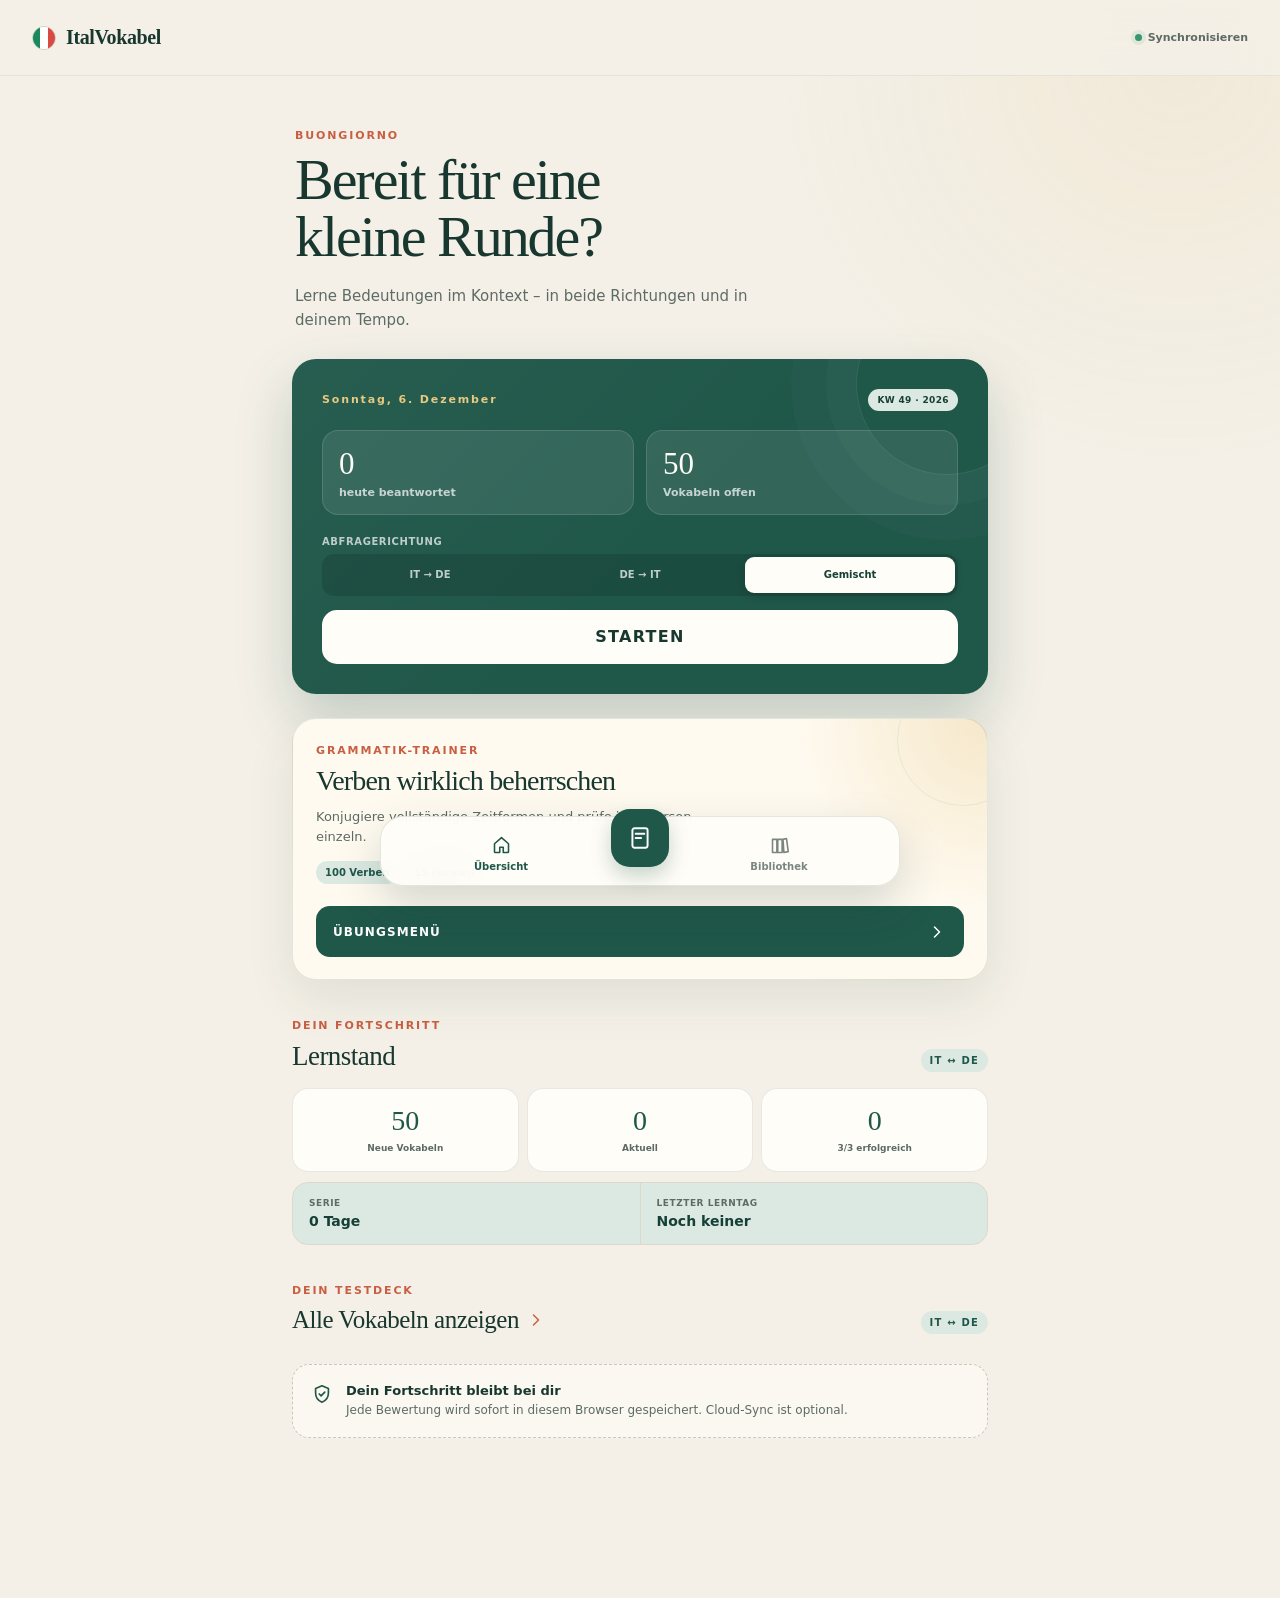
==== commit 822e8c59: "Deploy manual opt-in sync and grammar trainer" ====
--- a/index.html
+++ b/index.html
@@ -9,8 +9,8 @@
       content="Mobile Vokabelkarten für Italienisch und Deutsch"
     />
     <title>ItalVokabel</title>
-    <script type="module" crossorigin src="./assets/main-B9J5L-eA.js"></script>
-    <link rel="stylesheet" crossorigin href="./assets/main-CCk9f2vN.css">
+    <script type="module" crossorigin src="./assets/main-DOFVoSzY.js"></script>
+    <link rel="stylesheet" crossorigin href="./assets/main-Cl3CqCb4.css">
   </head>
   <body>
     <div id="root"></div>
--- a/assets/main-Cl3CqCb4.css
+++ b/assets/main-Cl3CqCb4.css
@@ -0,0 +1 @@
+:root{color:#18372f;font-synthesis:none;text-rendering:optimizelegibility;--ink:#18372f;--ink-soft:#5d6b65;--green:#1f5749;--green-dark:#163f35;--green-pale:#dce9e3;--paper:#fffdf8;--cream:#f4f0e7;--line:#dcd8ce;--terracotta:#c85f43;--gold:#d4a542;--shadow:0 18px 50px #18372f17;background:#f4f0e7;font-family:Inter,ui-sans-serif,system-ui,-apple-system,BlinkMacSystemFont,Segoe UI,sans-serif}*{box-sizing:border-box}html{background:var(--cream);min-width:320px;min-height:100%}body{background:radial-gradient(circle at 92% 4%, #d4a54217, transparent 25rem), var(--cream);min-width:320px;min-height:100dvh;margin:0}button,input{font:inherit}button,a{-webkit-tap-highlight-color:transparent}button{color:inherit}svg{fill:none;stroke:currentColor;stroke-width:1.8px;stroke-linecap:round;stroke-linejoin:round}.sr-only{clip:rect(0, 0, 0, 0);white-space:nowrap;border:0;width:1px;height:1px;margin:-1px;padding:0;position:absolute;overflow:hidden}.app-shell{width:100%;min-height:100dvh}.app-header{z-index:20;height:68px;padding:env(safe-area-inset-top) 20px 0;background:color-mix(in srgb, var(--cream) 91%, transparent);-webkit-backdrop-filter:blur(18px);backdrop-filter:blur(18px);border-bottom:1px solid #18372f12;justify-content:space-between;align-items:center;display:flex;position:sticky;top:0}.brand{color:var(--ink);letter-spacing:-.4px;cursor:pointer;background:0 0;border:0;align-items:center;gap:10px;padding:5px 0;font-family:Georgia,Times New Roman,serif;font-size:20px;font-weight:700;display:flex}.brand-mark{border:1px solid #18372f2e;border-radius:50%;width:24px;height:24px;display:flex;overflow:hidden}.brand-mark span{flex:1}.brand-mark span:first-child{background:#19885c}.brand-mark span:nth-child(2){background:#fff}.brand-mark span:nth-child(3){background:#d94a43}.save-state{color:var(--ink-soft);align-items:center;gap:6px;font-size:11px;font-weight:650;display:flex}.sync-trigger{cursor:pointer;background:0 0;border:0;width:auto;padding:8px 0 8px 8px}.sync-trigger:disabled{cursor:wait;opacity:.72}.save-state i{background:#38966f;border-radius:50%;width:7px;height:7px;box-shadow:0 0 0 4px #38966f1a}.save-state.connecting i,.save-state.syncing i{background:var(--gold);animation:1.2s ease-in-out infinite sync-pulse}.save-state.offline i{background:#8b958f}.save-state.pending i{background:var(--gold)}.save-state.error i{background:var(--terracotta)}@keyframes sync-pulse{50%{opacity:.35}}.main-content{padding-bottom:112px}.page{width:min(100%,760px);margin:0 auto;padding:28px 20px 48px}.eyebrow,.section-kicker{color:var(--terracotta);letter-spacing:.17em;margin:0 0 9px;font-size:11px;font-weight:800}.welcome-block{padding:8px 3px 27px}.welcome-block h1,.page-intro h1,.detail-hero h1,.study-finished h1{letter-spacing:-.035em;margin:0;font-family:Georgia,Times New Roman,serif;font-weight:500}.welcome-block h1{max-width:520px;font-size:clamp(38px,11vw,58px);line-height:.99}.welcome-copy{max-width:490px;color:var(--ink-soft);margin:18px 0 0;font-size:15px;line-height:1.6}.today-card{color:#fffdf7;background:linear-gradient(135deg, #ffffff0a, transparent 55%), var(--green);border-radius:24px;padding:24px;position:relative;overflow:hidden;box-shadow:0 24px 55px #1f57493b}.today-card:after{content:"";border:1px solid #ffffff1a;border-radius:50%;width:180px;height:180px;position:absolute;top:-66px;right:-50px;box-shadow:0 0 0 30px #ffffff06,0 0 0 65px #ffffff05}.today-card>*{z-index:1;position:relative}.today-card-top{z-index:1;justify-content:space-between;align-items:flex-start;display:flex;position:relative}.today-card .section-kicker{color:#e8c980}.today-card h2{margin:0 0 18px;font-family:Georgia,Times New Roman,serif;font-size:26px;font-weight:500}.today-date{margin-bottom:0}.daily-numbers{grid-template-columns:1fr 1fr;gap:12px;margin-bottom:21px;display:grid}.daily-numbers>div{background:#ffffff17;border:1px solid #ffffff21;border-radius:16px;gap:4px;padding:15px 16px;display:grid}.daily-numbers strong{font-family:Georgia,Times New Roman,serif;font-size:31px;font-weight:500}.daily-numbers span{color:#ffffffb8;font-size:11px;font-weight:800}.round-summary{color:#ffffffc2;margin:-7px 0 21px;font-size:12px;line-height:1.5}.today-count{background:#ffffff1a;border:1px solid #ffffff29;border-radius:50%;place-items:center;width:54px;height:54px;font-family:Georgia,Times New Roman,serif;font-size:28px;display:grid}.progress-track{background:#ffffff21;border-radius:99px;height:5px;margin-top:26px;overflow:hidden}.progress-track span{border-radius:inherit;background:#e6c572;height:100%;transition:width .4s;display:block}.today-meta{color:#ffffffab;justify-content:space-between;margin:9px 0 21px;font-size:11px;display:flex}.study-mode-selector{z-index:1;border:0;margin:0 0 14px;padding:0;position:relative}.study-mode-selector legend{color:#ffffffb3;letter-spacing:.06em;text-transform:uppercase;margin-bottom:7px;padding:0;font-size:10px;font-weight:750}.study-mode-selector>div{background:#00000021;border-radius:12px;grid-template-columns:repeat(3,1fr);padding:3px;display:grid}.study-mode-selector button{color:#ffffffb8;cursor:pointer;background:0 0;border:0;border-radius:9px;min-height:36px;padding:5px 7px;font-size:10px;font-weight:800}.study-mode-selector button.active{color:var(--green-dark);background:#fffdf8;box-shadow:0 3px 10px #00000024}.primary-button,.reveal-button{width:100%;min-height:54px;color:var(--ink);cursor:pointer;background:#fffdf8;border:0;border-radius:15px;justify-content:space-between;align-items:center;padding:0 19px;font-weight:800;transition:transform .15s,box-shadow .15s;display:flex}.primary-button:active,.reveal-button:active{transform:scale(.985)}.primary-button svg{width:22px;height:22px}.today-start-button{text-align:center;letter-spacing:.08em;justify-content:center}.learning-overview{margin-top:39px}.learning-status-grid{grid-template-columns:repeat(3,1fr);gap:8px;display:grid}.learning-status-grid>div{text-align:center;background:var(--paper);border:1px solid #18372f1a;border-radius:16px;gap:6px;min-width:0;padding:16px 10px;display:grid}.learning-status-grid strong{color:var(--green);font-family:Georgia,Times New Roman,serif;font-size:28px;font-weight:500}.learning-status-grid span{color:var(--ink-soft);font-size:9px;font-weight:750;line-height:1.3}.continuity-card{background:var(--line);border:1px solid var(--line);border-radius:16px;grid-template-columns:1fr 1fr;gap:1px;margin-top:10px;display:grid;overflow:hidden}.continuity-card>div{background:var(--green-pale);gap:5px;padding:15px 16px;display:grid}.continuity-card span{color:var(--ink-soft);letter-spacing:.06em;text-transform:uppercase;font-size:9px;font-weight:750}.continuity-card strong{color:var(--green-dark);font-size:14px}.overview-section{margin-top:39px}.section-heading-row{justify-content:space-between;align-items:end;margin-bottom:16px;display:flex}.section-heading-row h2,.detail-section h2{letter-spacing:-.02em;margin:0;font-family:Georgia,Times New Roman,serif;font-size:27px;font-weight:500}.deck-library-button{color:var(--ink);letter-spacing:-.02em;text-align:left;cursor:pointer;background:0 0;border:0;align-items:center;gap:7px;padding:0;font-family:Georgia,Times New Roman,serif;font-size:25px;font-weight:500;display:flex}.deck-library-button svg{width:20px;height:20px;color:var(--terracotta);flex:none}.direction-badge{color:var(--green);letter-spacing:.12em;background:var(--green-pale);border-radius:99px;padding:6px 9px;font-size:10px;font-weight:850}.mini-card-stack,.vocabulary-list,.context-list,.source-list{gap:10px;display:grid}.mini-vocab-card,.vocabulary-row{text-align:left;background:var(--paper);cursor:pointer;border:1px solid #18372f17;border-radius:17px;align-items:center;gap:13px;width:100%;padding:17px 16px;transition:transform .15s,border-color .15s;display:flex;box-shadow:0 7px 25px #18372f09}.mini-vocab-card:active,.vocabulary-row:active{transform:scale(.99)}.word-number,.library-number{color:var(--terracotta);flex:none;font-family:Georgia,Times New Roman,serif;font-size:15px;font-style:italic}.mini-word-content,.library-word{flex:1;gap:3px;min-width:0;display:grid}.mini-word-content strong,.library-word strong{text-overflow:ellipsis;font-family:Georgia,Times New Roman,serif;font-size:17px;font-weight:600;overflow:hidden}.mini-word-content small,.library-word small{color:var(--ink-soft);text-overflow:ellipsis;white-space:nowrap;font-size:12px;overflow:hidden}.context-count{color:var(--ink-soft);font-size:10px;font-weight:700;display:none}.mini-vocab-card>svg,.vocabulary-row>svg{color:#8b958f;flex:none;width:18px;height:18px}.local-note{background:#fffdf891;border:1px dashed #c9c7be;border-radius:17px;align-items:flex-start;gap:13px;margin-top:30px;padding:18px;display:flex}.local-note svg{width:22px;height:22px;color:var(--green);flex:none}.local-note strong{margin-bottom:4px;font-size:13px;display:block}.local-note p{color:var(--ink-soft);margin:0;font-size:12px;line-height:1.45}.bottom-nav{z-index:40;right:14px;bottom:max(14px, env(safe-area-inset-bottom));-webkit-backdrop-filter:blur(18px);backdrop-filter:blur(18px);background:#fffdf8ed;border:1px solid #18372f1f;border-radius:23px;grid-template-columns:1fr 72px 1fr;width:min(100% - 28px,520px);height:70px;margin:0 auto;padding:7px 17px;display:grid;position:fixed;left:14px;box-shadow:0 18px 45px #18372f2e}.bottom-nav button{color:#7a8580;cursor:pointer;background:0 0;border:0;justify-content:center;align-items:center;gap:5px;min-width:0;font-size:10px;font-weight:700;display:flex}.bottom-nav button:not(.study-nav-button){flex-direction:column}.bottom-nav button.active{color:var(--green)}.bottom-nav svg{width:21px;height:21px}.bottom-nav .study-nav-button{color:#fff;background:var(--green);border-radius:19px;place-self:center;width:58px;height:58px;transform:translateY(-15px);box-shadow:0 9px 20px #1f574940}.bottom-nav .study-nav-button svg{width:26px;height:26px}.page-intro{padding:9px 2px 24px}.page-intro h1{font-size:clamp(36px,10vw,52px)}.page-intro>p:last-child{color:var(--ink-soft);margin:10px 0 0;font-size:13px}.search-box{background:var(--paper);border:1px solid #18372f1f;border-radius:15px;align-items:center;gap:11px;height:52px;margin-bottom:21px;padding:0 15px;display:flex}.search-box:focus-within{border-color:var(--green);box-shadow:0 0 0 3px #1f574914}.search-box svg{color:#7d8883;width:20px;height:20px}.search-box input{min-width:0;color:var(--ink);background:0 0;border:0;outline:0;flex:1}.search-box input::placeholder{color:#9aa19d}.library-controls{grid-template-columns:1fr 1fr;gap:9px;margin:-9px 0 21px;display:grid}.library-controls label{gap:6px;min-width:0;display:grid}.library-controls label>span{color:var(--ink-soft);letter-spacing:.06em;text-transform:uppercase;font-size:9px;font-weight:750}.library-controls select{width:100%;min-width:0;height:43px;color:var(--ink);font:inherit;background-color:var(--paper);cursor:pointer;border:1px solid #18372f1f;border-radius:12px;padding:0 32px 0 11px;font-size:11px;font-weight:700}.library-controls select:focus-visible{border-color:var(--green);outline:3px solid #1f57491a}.vocabulary-row{padding:16px 14px}.row-tags{flex-wrap:wrap;gap:5px;margin-top:6px;display:flex}.row-tags i{color:var(--ink-soft);background:#eeece5;border-radius:99px;padding:4px 7px;font-size:9px;font-style:normal;font-weight:700}.status-dot{background:#dadbd7;border-radius:50%;flex:none;width:9px;height:9px}.status-dot.started{background:#3e9b75;box-shadow:0 0 0 4px #3e9b751c}.empty-search{color:var(--ink-soft);text-align:center;padding:48px 20px}.cloud-settings{background:var(--paper);box-shadow:var(--shadow);border:1px solid #18372f1a;border-radius:19px;flex-direction:column;gap:18px;margin-top:34px;padding:20px;display:flex}.cloud-settings h2{margin:0;font-family:Georgia,Times New Roman,serif;font-size:22px;font-weight:500}.cloud-settings p:not(.section-kicker){color:var(--ink-soft);margin:7px 0 0;font-size:12px;line-height:1.5}.sync-error{color:#9a5445;margin-top:8px;font-size:11px;line-height:1.45;display:block}.sync-permission{color:var(--ink-soft);margin-top:8px;font-size:10px;display:block}.manual-sync-actions{gap:2px;display:grid}.manual-sync-actions .text-button{margin:2px auto 0;font-size:10px}.secondary-button{min-height:44px;color:var(--green);background:var(--green-pale);cursor:pointer;border:0;border-radius:12px;padding:10px 15px;font-size:12px;font-weight:800}@media (width>=560px){.cloud-settings{flex-direction:row;justify-content:space-between;align-items:center}.cloud-settings .secondary-button{flex:none}}.text-button{color:var(--green);cursor:pointer;background:0 0;border:0;margin:18px auto 0;padding:10px;font-size:12px;font-weight:750;display:block}.danger-text{color:#9a5445;margin-top:34px}.back-button{color:var(--green);cursor:pointer;background:0 0;border:0;align-items:center;gap:4px;margin:0 0 22px -7px;padding:7px;font-size:12px;font-weight:750;display:inline-flex}.back-button svg{width:19px;height:19px}.detail-hero{background:var(--paper);box-shadow:var(--shadow);border:1px solid #18372f1a;border-radius:24px;padding:26px 24px 29px}.detail-type-row{justify-content:space-between;margin-bottom:17px;display:flex}.detail-type-row span{color:var(--terracotta);letter-spacing:.08em;text-transform:uppercase;font-size:10px;font-weight:800}.detail-hero h1{overflow-wrap:anywhere;font-size:clamp(34px,9vw,52px);line-height:1.04}.meaning-options{flex-wrap:wrap;gap:4px 14px;margin-top:18px;display:flex}.detail-kind-history{align-items:center;gap:13px;display:flex}.attempt-history{align-items:center;gap:7px;display:flex}.attempt-history i{background:#d7d8d2;border-radius:50%;flex:none;width:14px;height:14px}.attempt-history i.success{background:#55cf3d}.attempt-history i.failure{background:#e33b32}.vocabulary-row>.attempt-history{gap:4px}.vocabulary-row>.attempt-history i{width:8px;height:8px}.meaning-options button{appearance:none;cursor:pointer;color:var(--green-dark);background:0 0;border:0;border-bottom:1px solid #18372f47;padding:6px 1px 4px;font-family:inherit;font-size:12px;font-weight:700}.meaning-options button.selected{color:var(--terracotta);border-bottom-width:2px;border-bottom-color:currentColor}.meaning-options button:focus-visible{outline-offset:2px;outline:3px solid #c45b3e47}.study-meaning-options{justify-content:center;margin:19px 0 11px}.study-meaning-options button{font-size:14px}.italian-verb-facts{text-align:left;grid-template-columns:1fr 1fr;gap:7px;width:100%;max-width:520px;margin:17px auto 0;display:grid}.italian-verb-facts>div{background:var(--green-pale);border-radius:13px;gap:3px;min-width:0;padding:10px 12px;display:grid}.italian-verb-facts .auxiliary-fact{grid-column:1/-1}.italian-verb-facts span{color:var(--ink-soft);letter-spacing:.07em;text-transform:uppercase;font-size:8px;font-weight:750}.italian-verb-facts strong{overflow-wrap:anywhere;color:var(--green-dark);font-size:12px;line-height:1.35}.grammar-label{color:var(--ink-soft);margin:19px 0 0;font-size:12px;font-weight:700}.detail-note,.section-description{color:var(--ink-soft);font-size:13px;line-height:1.6}.detail-note{border-top:1px solid var(--line);margin:12px 0 0;padding-top:14px}.detail-section{margin-top:38px}.section-description{margin:9px 0 18px}.context-card{background:var(--paper);border:1px solid #18372f1a;border-radius:18px;padding:19px}.context-card-head{align-items:center;gap:10px;margin-bottom:13px;display:flex}.context-card-head span{color:var(--terracotta);font-family:Georgia,Times New Roman,serif;font-size:12px;font-style:italic}.context-card-head strong{letter-spacing:.05em;text-transform:uppercase;font-size:11px}.context-card p{margin:0;font-family:Georgia,Times New Roman,serif;font-size:16px;line-height:1.45}.context-card p+p{color:var(--ink-soft);border-top:1px solid var(--line);margin-top:9px;padding-top:9px;font-family:inherit;font-size:13px}.context-card p strong,.flashcard strong{color:var(--terracotta);font-weight:700}.verb-facts{gap:8px;margin:17px 0;display:grid}.verb-facts>div{background:var(--green-pale);border-radius:14px;gap:4px;padding:14px 16px;display:grid}.verb-facts span{color:var(--ink-soft);letter-spacing:.08em;text-transform:uppercase;font-size:10px;font-weight:750}.verb-facts strong{font-size:13px;line-height:1.45}.conjugation-block{background:var(--paper);border:1px solid #18372f1a;border-radius:17px;margin-top:12px;padding:18px}.conjugation-block h3{margin:0 0 13px;font-family:Georgia,Times New Roman,serif;font-size:18px;font-weight:600}.conjugation-grid{background:var(--line);border:1px solid var(--line);border-radius:10px;grid-template-columns:1fr 1fr;gap:1px;display:grid;overflow:hidden}.conjugation-grid div{background:#fffefa;gap:3px;padding:10px 11px;display:grid}.conjugation-grid span{color:var(--ink-soft);text-transform:uppercase;font-size:9px}.conjugation-grid strong{overflow-wrap:anywhere;font-size:12px;font-weight:750}.source-list a{color:inherit;background:var(--paper);border:1px solid #18372f1a;border-radius:14px;justify-content:space-between;align-items:center;padding:14px 15px;text-decoration:none;display:flex}.source-list a span{gap:3px;display:grid}.source-list a strong{font-size:13px}.source-list a small{color:var(--ink-soft);font-size:10px}.source-list svg{width:18px;height:18px;color:var(--green)}.study-main,.study-page{min-height:100dvh}.study-page{background:radial-gradient(circle at 50% 15%, #ffffffd1, transparent 24rem), var(--cream);grid-template-rows:auto 1fr auto;display:grid}.study-header{width:min(100%,760px);padding:max(14px, env(safe-area-inset-top)) 18px 12px;grid-template-columns:42px 1fr 42px;align-items:center;gap:12px;margin:0 auto;display:grid}.study-header button{cursor:pointer;background:#ffffff80;border:1px solid #18372f1a;border-radius:50%;place-items:center;width:40px;height:40px;display:grid}.study-header svg{width:19px;height:19px}.study-progress-wrap{align-items:center;gap:9px;display:flex}.study-progress{background:#dcdad1;border-radius:99px;flex:1;height:5px;overflow:hidden}.study-progress span{background:var(--green);border-radius:inherit;height:100%;transition:width .25s;display:block}.study-progress-wrap small,.queue-count{color:var(--ink-soft);font-size:10px;font-weight:750}.queue-count{background:var(--green-pale);border-radius:50%;justify-self:end;place-items:center;width:34px;height:34px;display:grid}.study-body{flex-direction:column;justify-content:center;width:min(100%,680px);margin:0 auto;padding:15px 18px 22px;display:flex}.direction-label{color:var(--green);letter-spacing:.09em;text-transform:uppercase;background:var(--green-pale);border-radius:99px;align-self:center;margin-bottom:12px;padding:6px 10px;font-size:9px;font-weight:850}.flashcard{background:var(--paper);border:1px solid #18372f1c;border-radius:26px;min-height:395px;padding:20px 21px 24px;box-shadow:0 28px 70px #18372f1f}.flashcard-topline{color:var(--ink-soft);letter-spacing:.08em;text-transform:uppercase;justify-content:space-between;font-size:9px;font-weight:800;display:flex}.flashcard-kind-history{align-items:center;gap:11px;display:flex}.study-attempt-history{gap:5px}.study-attempt-history i{width:10px;height:10px}.question-block{text-align:center;align-content:center;min-height:310px;display:grid}.revealed .question-block{min-height:205px;padding-top:20px}.prompt-label{color:var(--ink-soft);margin:0 0 18px;font-size:11px;font-weight:700}.question-block h1{overflow-wrap:anywhere;letter-spacing:-.03em;max-width:600px;margin:0 auto;font-family:Georgia,Times New Roman,serif;font-size:clamp(31px,9vw,48px);font-weight:500;line-height:1.08}.context-sentence{max-width:500px;color:var(--ink-soft);margin:27px auto 0;font-family:Georgia,Times New Roman,serif;font-size:16px;line-height:1.5}.sentence-reveal-button{width:auto;min-height:44px;color:var(--green);box-shadow:none;background:#edf2ee;border:1px solid #1f57492e;border-radius:99px;margin:24px auto 0;padding:10px 17px;font-size:12px;font-weight:800}.sentence-reveal-button:active{transform:scale(.98)}.answer-sentence-button{margin-top:13px}.answer-block{text-align:center;padding:0 2px;animation:.22s ease-out reveal-answer}@keyframes reveal-answer{0%{opacity:0;transform:translateY(6px)}to{opacity:1;transform:translateY(0)}}.answer-divider{color:#9a8c78;letter-spacing:.14em;align-items:center;gap:9px;font-size:8px;font-weight:850;display:flex}.answer-divider i{background:var(--line);flex:1;height:1px}.answer-block h2{color:var(--green);margin:19px 0 8px;font-family:Georgia,Times New Roman,serif;font-size:clamp(23px,7vw,34px);font-weight:500;line-height:1.15}.answer-block>p{color:var(--ink-soft);margin:0;font-size:13px;line-height:1.55}.answer-note{flex-wrap:wrap;justify-content:center;gap:6px;margin-top:16px;display:flex}.answer-note span,.answer-note small{color:var(--ink-soft);background:#eeece5;border-radius:99px;padding:5px 8px;font-size:9px;font-weight:700}.study-actions{width:min(100%,680px);padding:10px 18px max(18px, env(safe-area-inset-bottom));background:linear-gradient(to top, var(--cream) 74%, transparent);margin:0 auto}.reveal-button{color:#fff;background:var(--green);justify-content:center;box-shadow:0 12px 30px #1f574933}.study-actions>p{color:var(--ink-soft);text-align:center;margin:0 0 4px;font-size:10px;font-weight:750}.current-streak{color:var(--ink-soft);text-align:center;margin-bottom:9px;font-size:10px;display:block}.current-streak strong{color:var(--green-dark)}.rating-grid{grid-template-columns:repeat(2,1fr);gap:9px;display:grid}.rating-button{background:var(--paper);cursor:pointer;border:1px solid #18372f1c;border-radius:13px;place-content:center;gap:3px;min-width:0;min-height:58px;padding:7px 2px;display:grid}.rating-button strong{color:var(--ink);font-size:14px}.rating-button.no{border-bottom:3px solid #c75c4c}.rating-button.yes{border-bottom:3px solid #31725e}.study-finished{text-align:center;flex-direction:column;justify-content:center;width:min(100%,560px);min-height:100dvh;margin:0 auto;padding:35px 22px;display:flex}.finish-mark{color:#fff;background:var(--green);width:74px;height:74px;box-shadow:0 0 0 12px var(--green-pale);border-radius:50%;align-self:center;place-items:center;margin-bottom:24px;font-size:33px;display:grid}.study-finished h1{font-size:clamp(39px,11vw,55px)}.study-finished>p:not(.eyebrow){color:var(--ink-soft);line-height:1.55}.finish-stats{grid-template-columns:repeat(3,1fr);gap:8px;margin:23px 0;display:grid}.finish-stats div{background:var(--paper);border:1px solid #18372f1a;border-radius:15px;gap:6px;padding:17px 5px;display:grid}.finish-stats strong{font-family:Georgia,Times New Roman,serif;font-size:25px}.finish-stats span{color:var(--ink-soft);font-size:9px}.study-finished .primary-button{color:#fff;background:var(--green)}.today-heading-row{justify-content:space-between;align-items:center;gap:12px;margin-bottom:19px;display:flex}.week-badge{color:var(--green-dark);letter-spacing:.04em;white-space:nowrap;background:var(--green-pale);border-radius:999px;flex:none;padding:6px 9px;font-size:9px;font-weight:800}.weekly-modal-backdrop{z-index:100;-webkit-backdrop-filter:blur(5px);backdrop-filter:blur(5px);background:#08221cad;place-items:center;padding:20px;display:grid;position:fixed;inset:0}.weekly-summary-modal{width:min(100%,480px);max-height:calc(100dvh - 40px);color:var(--ink);background:var(--paper);border-radius:24px;padding:28px 24px 24px;overflow-y:auto;box-shadow:0 25px 70px #00000040}.weekly-summary-modal h2{margin:4px 0 22px;font-family:Georgia,Times New Roman,serif;font-size:30px}.weekly-score{background:var(--green-pale);border-radius:18px;align-items:baseline;gap:12px;padding:19px;display:flex}.weekly-score strong{color:var(--green-dark);font-family:Georgia,Times New Roman,serif;font-size:42px}.weekly-score span,.weekly-score-detail,.weekly-hardest p{color:var(--ink-soft);font-size:12px}.weekly-score-detail{margin:9px 3px 24px}.weekly-hardest h3{margin-bottom:10px;font-size:13px}.weekly-hardest ol{gap:7px;margin:0 0 24px;padding:0;list-style:none;display:grid}.weekly-hardest li{background:var(--cream);border-radius:11px;justify-content:space-between;align-items:center;gap:15px;padding:10px 12px;display:flex}.weekly-hardest li span{font-family:Georgia,Times New Roman,serif;font-weight:700}.weekly-hardest li strong{color:#b84e40;font-size:10px}.weekly-summary-modal .primary-button{color:#fff;background:var(--green);width:100%}.sync-prompt-modal{width:min(100%,440px);color:var(--ink);background:var(--paper);border-radius:24px;padding:28px 24px 22px;box-shadow:0 25px 70px #00000040}.sync-prompt-modal h2{margin:4px 0 12px;font-family:Georgia,Times New Roman,serif;font-size:30px;font-weight:500;line-height:1.05}.sync-prompt-modal>p:not(.section-kicker){color:var(--ink-soft);margin:0;font-size:13px;line-height:1.55}.sync-prompt-actions{gap:2px;margin-top:22px;display:grid}.sync-prompt-actions .primary-button{color:#fff;letter-spacing:.06em;background:var(--green);justify-content:center}.sync-prompt-actions .text-button{margin-top:2px}.grammar-home-card{color:var(--ink);box-shadow:var(--shadow);background:radial-gradient(circle at 100% 0,#d4a54238,#0000 12rem),#fffaf0;border:1px solid #1f57491f;border-radius:24px;gap:22px;margin-top:24px;padding:25px 23px 22px;display:grid;position:relative;overflow:hidden}.grammar-home-card:after{content:"";border:1px solid #1f574914;border-radius:50%;width:130px;height:130px;position:absolute;top:-45px;right:-42px}.grammar-home-copy,.grammar-home-button{z-index:1;position:relative}.grammar-home-copy h2{letter-spacing:-.03em;margin:0;font-family:Georgia,Times New Roman,serif;font-size:28px;font-weight:500;line-height:1.08}.grammar-home-copy>p:not(.section-kicker){max-width:430px;color:var(--ink-soft);margin:11px 0 0;font-size:13px;line-height:1.5}.grammar-home-meta{flex-wrap:wrap;gap:7px;margin-top:15px;display:flex}.grammar-home-meta span{color:var(--green);background:var(--green-pale);border-radius:999px;padding:6px 9px;font-size:10px;font-weight:800}.grammar-home-button{color:#fff;letter-spacing:.09em;background:var(--green);cursor:pointer;border:0;border-radius:14px;justify-content:space-between;align-items:center;min-height:51px;padding:0 17px;font-size:12px;font-weight:850;display:flex}.grammar-home-button svg{width:20px;height:20px}.grammar-page{max-width:720px}.grammar-page-intro{padding:3px 2px 25px}.grammar-page-intro h1,.grammar-loading-card h1,.grammar-error-card h1,.grammar-finished h1,.grammar-study-main>h1{letter-spacing:-.035em;margin:0;font-family:Georgia,Times New Roman,serif;font-weight:500}.grammar-page-intro h1{font-size:clamp(38px,11vw,56px);line-height:1}.grammar-page-intro>p:last-child{max-width:510px;color:var(--ink-soft);margin:13px 0 0;font-size:14px;line-height:1.55}.grammar-loading-card,.grammar-error-card{text-align:center;background:var(--paper);min-width:0;box-shadow:var(--shadow);border:1px solid #18372f1a;border-radius:24px;justify-items:center;gap:12px;padding:50px 24px;display:grid}.grammar-loading-card h1,.grammar-error-card h1{overflow-wrap:anywhere;max-width:100%}.grammar-loading-card p,.grammar-error-card p{color:var(--ink-soft);margin:0;font-size:13px}.grammar-loading-mark{color:#fff;background:var(--green);border-radius:50%;place-items:center;width:48px;height:48px;font-family:Georgia,Times New Roman,serif;font-size:17px;display:grid}.grammar-count-selector{border:0;margin:0 0 21px;padding:0}.grammar-count-selector legend{color:var(--ink-soft);letter-spacing:.12em;text-transform:uppercase;margin-bottom:9px;font-size:10px;font-weight:800}.grammar-count-selector>div{background:#18372f12;border-radius:14px;grid-template-columns:repeat(4,1fr);gap:6px;padding:5px;display:grid}.grammar-count-selector button{cursor:pointer;background:0 0;border:0;border-radius:10px;min-height:42px;font-size:13px;font-weight:800}.grammar-count-selector button.active{color:#fff;background:var(--green);box-shadow:0 5px 13px #1f57492e}.grammar-resume-card{color:#fff;text-align:left;background:var(--terracotta);cursor:pointer;border:0;border-radius:17px;grid-template-columns:1fr auto;gap:5px 14px;width:100%;margin-bottom:20px;padding:17px 18px;display:grid}.grammar-resume-card span{letter-spacing:.13em;font-size:9px;font-weight:850}.grammar-resume-card strong{grid-area:1/2/3;align-self:center;font-family:Georgia,Times New Roman,serif;font-size:24px}.grammar-resume-card small{font-size:12px;font-weight:700}.grammar-favorites{margin:28px 0}.grammar-section-title,.grammar-option-heading{justify-content:space-between;align-items:center;gap:15px;margin-bottom:12px;display:flex}.grammar-section-title>div,.grammar-option-heading>div{align-items:center;gap:9px;display:flex}.grammar-section-title h2,.grammar-option-heading h2{margin:0;font-family:Georgia,Times New Roman,serif;font-size:21px}.grammar-section-title>div>span{color:var(--gold)}.grammar-section-title small,.grammar-option-heading>small{color:var(--ink-soft);font-size:10px;font-weight:750}.grammar-favorite-list{gap:7px;display:grid}.grammar-favorite-list>button{text-align:left;background:var(--paper);cursor:pointer;border:1px solid #18372f1a;border-radius:14px;grid-template-columns:1fr auto;gap:2px 12px;width:100%;padding:14px 15px;display:grid}.grammar-favorite-list span{color:var(--terracotta);letter-spacing:.08em;text-transform:uppercase;font-size:8px;font-weight:800}.grammar-favorite-list strong{font-size:13px}.grammar-favorite-list i{grid-area:1/2/3;align-self:center;font-style:normal}.grammar-stage-list{gap:10px;display:grid}.grammar-stage-card{background:var(--paper);border:1px solid #18372f1a;border-radius:18px;grid-template-columns:38px 1fr 38px;align-items:center;gap:12px;padding:18px 15px;display:grid;box-shadow:0 8px 25px #18372f0b}.grammar-stage-number{color:#fff;background:var(--green);border-radius:50%;place-items:center;width:36px;height:36px;font-family:Georgia,Times New Roman,serif;font-size:18px;display:grid}.grammar-stage-card span{color:var(--terracotta);letter-spacing:.13em;font-size:8px;font-weight:850}.grammar-stage-card h2{margin:2px 0 3px;font-family:Georgia,Times New Roman,serif;font-size:19px;line-height:1.1}.grammar-stage-card p{color:var(--ink-soft);margin:0;font-size:10px;line-height:1.4}.grammar-stage-card>button{width:38px;height:38px;color:var(--green);background:var(--green-pale);cursor:pointer;border:0;border-radius:12px;place-items:center;font-size:18px;display:grid}.grammar-advanced-button{text-align:left;background:var(--green-dark);color:#fff;cursor:pointer;border:0;border-radius:18px;justify-content:space-between;align-items:center;gap:12px;width:100%;margin-top:12px;padding:18px;display:flex}.grammar-advanced-button span{gap:2px;display:grid}.grammar-advanced-button small{color:#e7c77e;letter-spacing:.13em;font-size:8px;font-weight:850}.grammar-advanced-button strong{font-family:Georgia,Times New Roman,serif;font-size:21px}.grammar-advanced-button i{opacity:.75;font-size:10px;font-style:normal}.grammar-selection-error{color:#a13f33;margin:12px 0;font-size:12px;font-weight:700}.grammar-options-card{background:var(--paper);border:1px solid #18372f1a;border-radius:20px;margin-bottom:14px;padding:19px 17px;box-shadow:0 8px 25px #18372f0a}.grammar-option-heading>div>span{color:#fff;background:var(--terracotta);border-radius:50%;place-items:center;width:25px;height:25px;font-size:11px;font-weight:800;display:grid}.grammar-form-group+.grammar-form-group{margin-top:19px}.grammar-form-group>h3{color:var(--ink-soft);letter-spacing:.13em;text-transform:uppercase;margin:0 0 7px 3px;font-size:9px;font-weight:850}.grammar-form-option{background:var(--cream);border:1px solid #0000;border-radius:12px;grid-template-columns:1fr 40px;align-items:center;gap:6px;margin-top:6px;padding:5px 6px 5px 11px;display:grid}.grammar-form-option.selected{background:var(--green-pale);border-color:#1f574929}.grammar-form-option label{cursor:pointer;align-items:center;gap:11px;min-height:43px;display:flex}.grammar-form-option input{width:17px;height:17px;accent-color:var(--green)}.grammar-form-option label span{gap:2px;display:grid}.grammar-form-option label strong{font-size:12px}.grammar-form-option label small{color:var(--ink-soft);font-size:9px}.grammar-star{color:#9b9e98;cursor:pointer;background:0 0;border:0;border-radius:10px;width:38px;height:38px;font-size:20px}.grammar-star.active{color:var(--gold);background:#d4a5421f}.grammar-filter-chips{grid-template-columns:repeat(4,1fr);gap:6px;display:grid}.grammar-filter-chips button{background:var(--cream);cursor:pointer;border:1px solid #0000;border-radius:10px;min-height:39px;font-size:11px;font-weight:800}.grammar-filter-chips button.active{color:#fff;background:var(--green)}.grammar-switch-row{border-top:1px solid var(--line);justify-content:space-between;align-items:center;gap:16px;margin-top:16px;padding-top:15px;display:flex}.grammar-switch-row span{gap:3px;display:grid}.grammar-switch-row strong{font-size:12px}.grammar-switch-row small{color:var(--ink-soft);font-size:9px}.grammar-switch-row input{width:19px;height:19px;accent-color:var(--green)}.grammar-start-panel{z-index:10;background:color-mix(in srgb, var(--cream) 90%, transparent);-webkit-backdrop-filter:blur(14px);backdrop-filter:blur(14px);border:1px solid #18372f14;border-radius:18px;margin-top:18px;padding:12px;position:sticky;bottom:86px}.grammar-start-panel>p:first-child{color:var(--ink-soft);text-align:center;margin:0 0 9px;font-size:10px}.grammar-start-panel .primary-button,.grammar-result-view .primary-button,.grammar-finished .primary-button,.grammar-finish-button{color:#fff;letter-spacing:.08em;background:var(--green);justify-content:center}.primary-button:disabled{color:#8d9792;cursor:not-allowed;box-shadow:none;background:#dfe2de}.grammar-immersive-main{min-height:100dvh}.grammar-study-shell{min-height:100dvh;padding:env(safe-area-inset-top) 0 env(safe-area-inset-bottom);background:radial-gradient(circle at 100% 0, #d4a5421f, transparent 21rem), var(--cream)}.grammar-study-header{grid-template-columns:42px 1fr 42px;align-items:center;gap:12px;width:min(100%,700px);margin:0 auto;padding:13px 17px;display:grid}.grammar-study-header>button{cursor:pointer;background:#18372f12;border:0;border-radius:50%;place-items:center;width:38px;height:38px;font-size:24px;display:grid}.grammar-study-header>div{text-align:center;gap:6px;display:grid}.grammar-study-header span{font-size:10px;font-weight:800}.grammar-study-header>div>div{background:#18372f1a;border-radius:99px;height:5px;overflow:hidden}.grammar-study-header i{background:var(--terracotta);border-radius:inherit;height:100%;transition:width .22s;display:block}.grammar-study-main{width:min(100%,660px);margin:0 auto;padding:27px 20px 42px}.grammar-study-form{color:var(--terracotta);letter-spacing:.13em;text-align:center;text-transform:uppercase;margin:0;font-size:10px;font-weight:850}.grammar-study-main>h1{text-align:center;margin-top:9px;font-size:clamp(43px,13vw,66px);line-height:1}.grammar-study-translation{color:var(--ink-soft);text-align:center;margin:10px 0 24px;font-size:11px}.grammar-input-card{background:var(--paper);box-shadow:var(--shadow);border:1px solid #18372f1c;border-radius:20px;overflow:hidden}.grammar-input-card label{grid-template-columns:minmax(70px,.75fr) minmax(0,1.75fr);align-items:center;min-height:60px;padding:0 13px;display:grid}.grammar-input-card label+label{border-top:1px solid #18372f17}.grammar-input-card label>span{color:var(--ink-soft);font-size:11px;font-weight:750}.grammar-input-card input{width:100%;min-width:0;color:var(--ink);background:var(--cream);border:1px solid #0000;border-radius:10px;outline:none;padding:11px 10px;font-size:16px;font-weight:650}.grammar-input-card input:focus{border-color:var(--green);background:#fff;box-shadow:0 0 0 3px #1f574917}.grammar-accent-bar{grid-template-columns:repeat(6,1fr);gap:5px;margin:10px 0 18px;display:grid}.grammar-accent-bar button{min-height:38px;color:var(--green);background:var(--green-pale);cursor:pointer;border:0;border-radius:10px;font-family:Georgia,Times New Roman,serif;font-size:16px;font-weight:700}.grammar-result-view{gap:14px;display:grid}.grammar-result-summary{color:#7e392f;background:#f7ded7;border-radius:17px;grid-template-columns:44px 1fr;align-items:center;gap:13px;padding:15px;display:grid}.grammar-result-summary.perfect{color:var(--green);background:var(--green-pale)}.grammar-result-summary>span{color:#fff;background:var(--terracotta);border-radius:50%;place-items:center;width:42px;height:42px;font-weight:850;display:grid}.grammar-result-summary.perfect>span{background:var(--green)}.grammar-result-summary div{gap:3px;display:grid}.grammar-result-summary strong{font-size:13px}.grammar-result-summary small{opacity:.85;font-size:10px;line-height:1.35}.grammar-result-list{background:var(--paper);border:1px solid #18372f1a;border-radius:19px;overflow:hidden}.grammar-result-list>div{grid-template-columns:minmax(65px,.65fr) minmax(0,1.7fr) 22px;align-items:center;gap:10px;min-height:63px;padding:10px 13px;display:grid}.grammar-result-list>div+div{border-top:1px solid #18372f17}.grammar-result-list>div>span{color:var(--ink-soft);font-size:10px;font-weight:750}.grammar-result-list>div>div{gap:2px;min-width:0;display:grid}.grammar-result-list strong{overflow-wrap:anywhere;font-size:13px}.grammar-result-list small{color:var(--ink-soft);font-size:9px;line-height:1.35}.grammar-result-list>div>i{color:#fff;background:var(--green);border-radius:50%;place-items:center;width:21px;height:21px;font-size:11px;font-style:normal;display:grid}.grammar-result-list .wrong>i{background:var(--terracotta)}.grammar-result-list .wrong strong{color:#a13f33;text-decoration:line-through}.grammar-result-list .accent>i{color:var(--ink);background:var(--gold)}.grammar-result-list .accent strong{-webkit-text-decoration:underline dotted var(--gold) 2px;text-decoration:underline dotted var(--gold) 2px;text-underline-offset:3px}.grammar-finished{text-align:center;align-content:center;justify-items:center;padding:40px 20px;display:grid}.grammar-finish-mark{color:#fff;background:var(--green);border-radius:50%;place-items:center;width:64px;height:64px;margin-bottom:20px;font-size:25px;display:grid;box-shadow:0 14px 32px #1f574938}.grammar-finished h1{font-size:clamp(40px,12vw,58px)}.grammar-finish-stats{grid-template-columns:repeat(3,1fr);gap:7px;width:min(100%,520px);margin:28px 0 20px;display:grid}.grammar-finish-stats>div{background:var(--paper);border:1px solid #18372f1a;border-radius:15px;gap:5px;padding:15px 8px;display:grid}.grammar-finish-stats strong{font-family:Georgia,Times New Roman,serif;font-size:23px}.grammar-finish-stats span{color:var(--ink-soft);font-size:8px}.grammar-finished .primary-button{width:min(100%,520px)}@media (width>=540px){.app-header,.page{padding-left:32px;padding-right:32px}.context-count{display:block}.verb-facts,.conjugation-grid{grid-template-columns:repeat(3,1fr)}.flashcard{min-height:440px;padding:25px 30px 30px}.question-block{min-height:350px}.revealed .question-block{min-height:230px}.rating-grid{gap:9px}.rating-button strong{font-size:12px}}@media (width>=850px){.app-header{height:76px}.home-page{padding-top:45px}.today-card{padding:30px}.mini-vocab-card,.vocabulary-row{padding:19px 20px}}@media (prefers-reduced-motion:reduce){*,:before,:after{scroll-behavior:auto!important;transition-duration:.01ms!important;animation-duration:.01ms!important;animation-iteration-count:1!important}}
